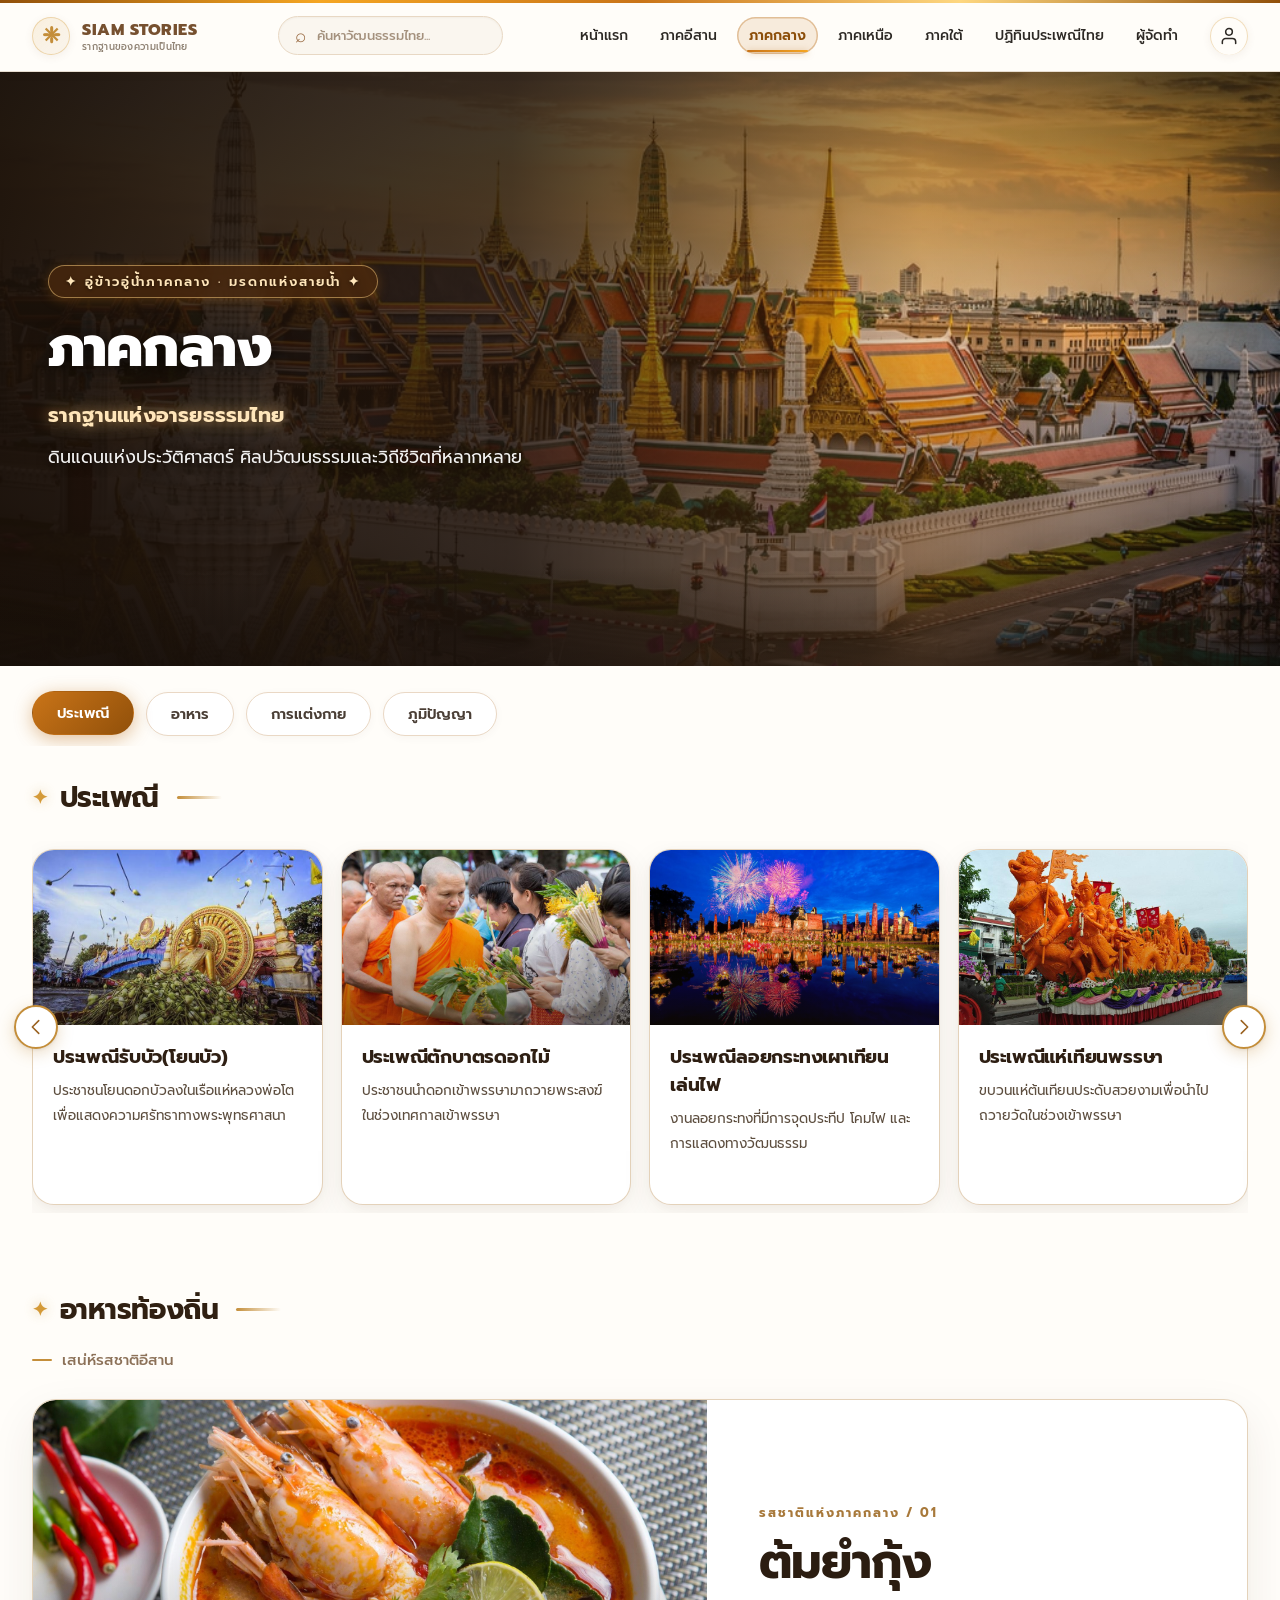
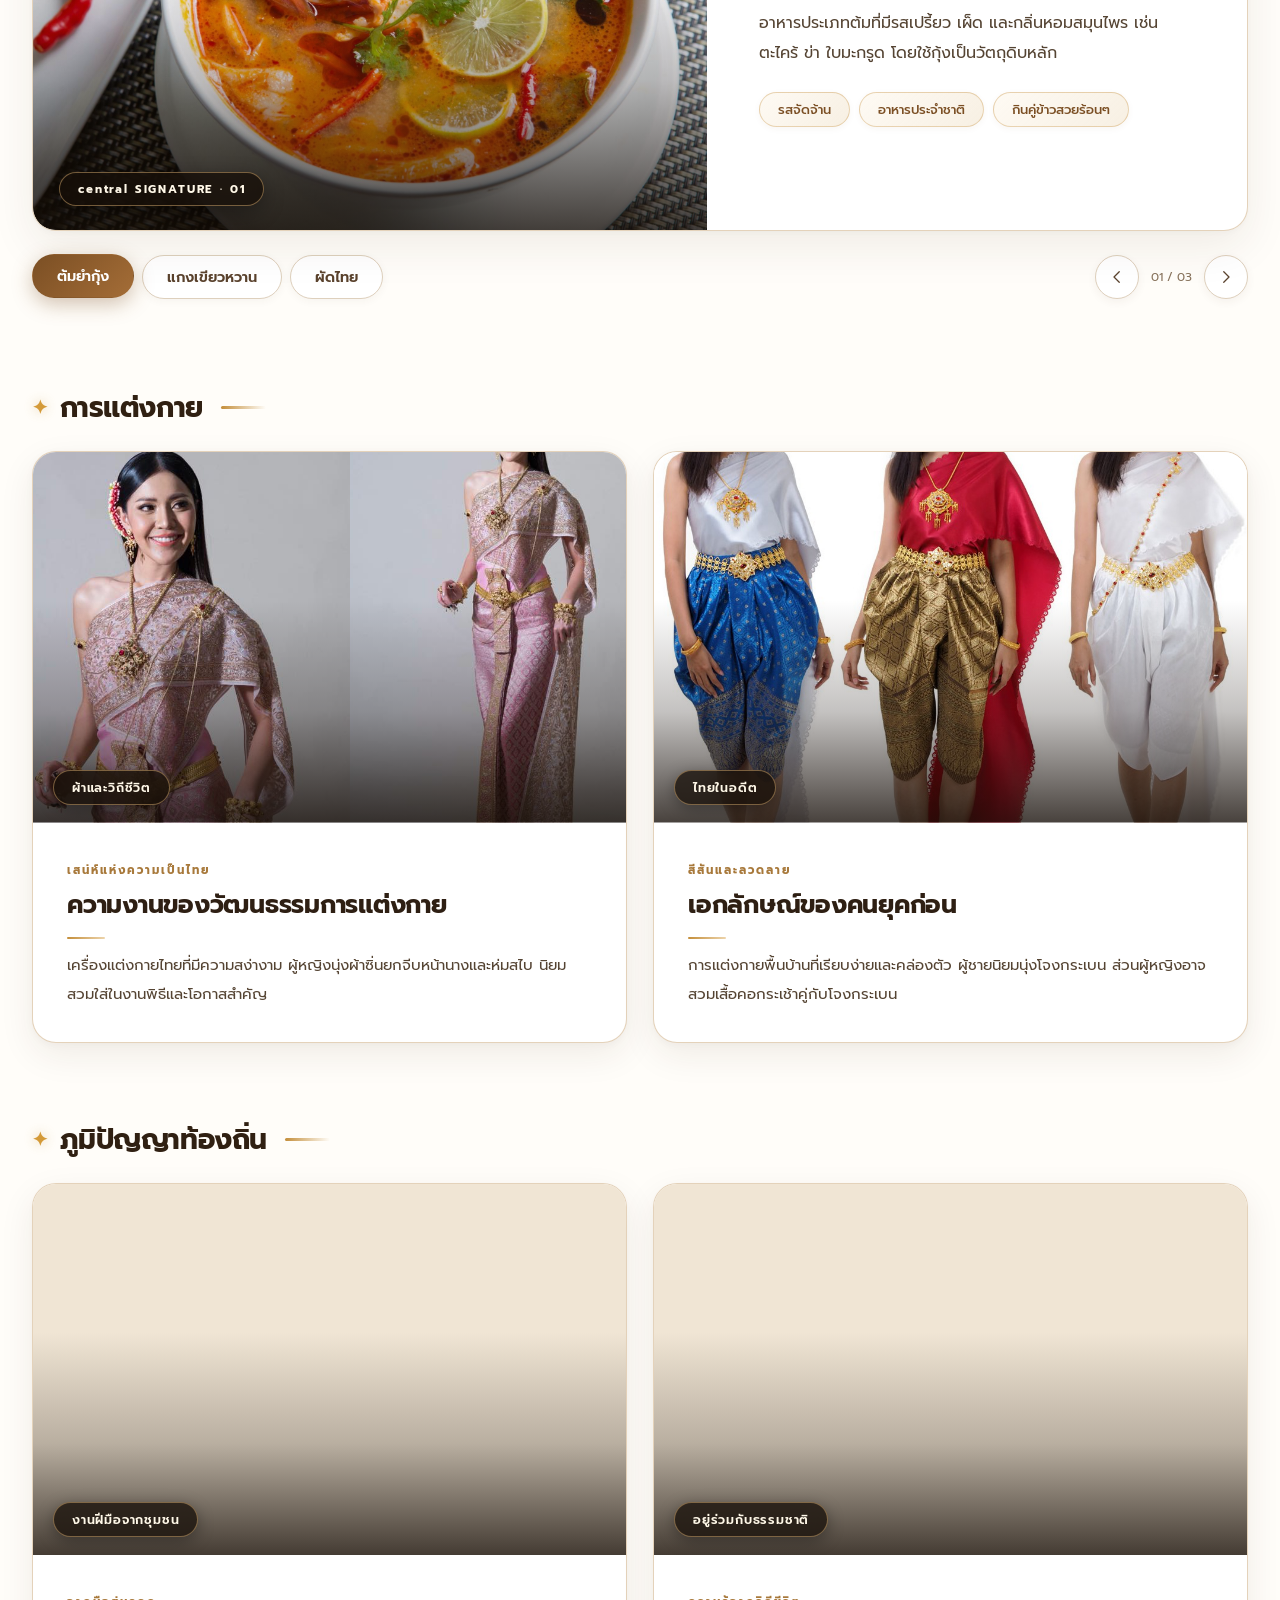
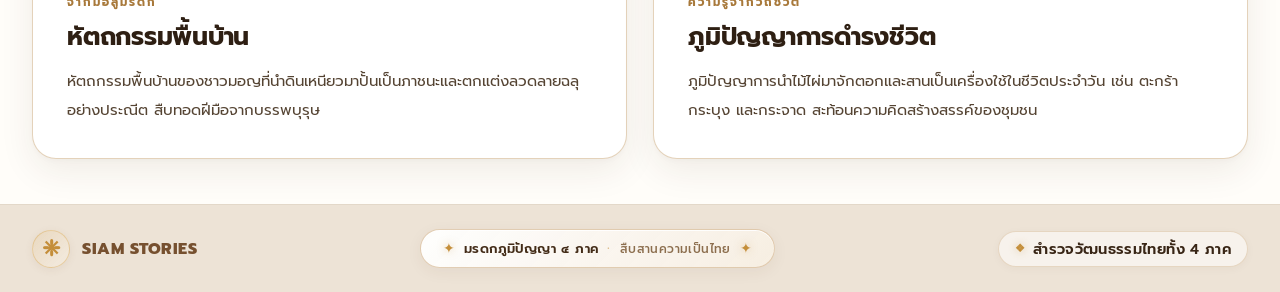
==== central.html @ ed2c6d70 "Upload all project files" ====
<!DOCTYPE html>
<html lang="th">
<head>
    <meta charset="utf-8">
    <meta name="viewport" content="width=device-width, initial-scale=1.0">
    <title>รากฐานของความเป็นไทย | ภาคกลาง</title>

    <!-- Google Fonts -->
    <link rel="preconnect" href="https://fonts.googleapis.com">
    <link rel="preconnect" href="https://fonts.gstatic.com" crossorigin>
    <link href="https://fonts.googleapis.com/css2?family=Kanit:ital,wght@0,300;0,400;0,500;0,600;0,700;1,400&family=Noto+Sans+Thai:wght@300;400;500;600;700&family=Prompt:ital,wght@0,300;0,400;0,500;0,600;0,700;0,800;1,400&display=swap" rel="stylesheet">

    <link rel="stylesheet" href="css/central.css">
    <link rel="stylesheet" href="css/style.css">
    <link rel="stylesheet" href="css/search.css">
    <link rel="stylesheet" href="css/user_session.css?v=2">
</head>
<body class="page-central">
    <main class="site">
        <!-- Navigation -->
        <nav class="nav">
            <a class="brand" href="index.html">
                <span class="brand-mark">❈</span>
                <span>
                    SIAM STORIES
                    <small>รากฐานของความเป็นไทย</small>
                </span>
            </a>
            <!-- ช่องค้นหาทั่วเว็บไซต์ -->
            <div class="site-search" id="siteSearch">
                <div class="search-box">
                    <span class="search-symbol" aria-hidden="true">⌕</span>
                    <input type="search" id="siteSearchInput"
                           placeholder="ค้นหาวัฒนธรรมไทย..."
                           aria-label="ค้นหาข้อมูลทั้งเว็บไซต์"
                           aria-controls="searchResults"
                           aria-expanded="false" autocomplete="off">
                </div>
                <div class="search-results" id="searchResults"
                     role="region" aria-label="ผลการค้นหา"></div>
            </div>
            <!-- Hamburger Button for Mobile -->
            <button type="button" class="nav-toggle" id="navToggle" aria-label="เปิดเมนูนำทาง" aria-expanded="false" aria-controls="mainMenu">
                <span class="hamburger-line"></span>
                <span class="hamburger-line"></span>
                <span class="hamburger-line"></span>
            </button>
            <div class="menu" id="mainMenu">
                <a href="index.html">หน้าแรก</a>
                <a href="isan.html">ภาคอีสาน</a>
                <a href="central.html" class="active" aria-current="page">ภาคกลาง</a>
                <a href="east.html">ภาคเหนือ</a>
                <a href="south.html">ภาคใต้</a>
                <a href="calendar.html">ปฏิทินประเพณีไทย</a>
                <a href="team.html">ผู้จัดทำ</a>
                <div class="nav-auth-wrapper">
                    <a href="admin/login.php" class="user-circle-btn" aria-label="บัญชีผู้ใช้งาน">
                        <svg class="user-icon-svg" viewBox="0 0 24 24" width="20" height="20" fill="none" stroke="currentColor" stroke-width="1.85" stroke-linecap="round" stroke-linejoin="round">
                            <path d="M20 21v-2a4 4 0 0 0-4-4H8a4 4 0 0 0-4 4v2"></path>
                            <circle cx="12" cy="7" r="4"></circle>
                        </svg>
                        <span class="user-red-tooltip">บัญชีผู้ใช้งาน</span>
                    </a>
                </div>
            </div>
        </nav>
        <!-- Hero -->
        <section class="hero central">
            <div class="hero-content">
                <span class="hero-eyebrow">✦ อู่ข้าวอู่น้ำภาคกลาง · มรดกแห่งสายน้ำ ✦</span>
                <h1>ภาคกลาง</h1>
                <p>
                    <strong>รากฐานแห่งอารยธรรมไทย</strong>
                    <br>
                     ดินแดนแห่งประวัติศาสตร์ ศิลปวัฒนธรรมและวิถีชีวิตที่หลากหลาย
                </p>
            </div>
        </section>
        <!-- หมวดหมู่ -->
        <div class="tabs">
            <a class="tab active" href="#tradition">ประเพณี</a>
            <a class="tab" href="#food">อาหาร</a>
            <a class="tab" href="#dress">การแต่งกาย</a>
            <a class="tab" href="#wisdom">ภูมิปัญญา</a>
        </div>
        <!-- ประเพณี -->
        <section class="content" id="tradition">
            <div class="section-title">
                <h2>ประเพณี</h2>
            </div>
            <div class="content-slider"
                 data-content-slider
                 role="region"
                 aria-label="สไลด์ประเพณี">
                <button class="slider-arrow slider-prev"
                        type="button"
                        aria-label="ประเพณีก่อนหน้า"
                        aria-controls="tradition-track">
                    <svg viewBox="0 0 24 24" fill="none" aria-hidden="true">
                        <path d="M15 5l-7 7 7 7"
                              stroke="currentColor"
                              stroke-width="1.7"
                              stroke-linecap="round"
                              stroke-linejoin="round"></path>
                    </svg>
                </button>
                <div class="slider-window">
                    <div class="cards slider-track"
                         id="tradition-track"
                         data-slider-ready="true">
                        <article class="card">
                            <div class="card-img"
                                 style="background-image: url('Img/central-img/ประเพณีรับบัว (โยนบัว).jpg');">
                            </div>
                            <div class="card-body">
                                <h3>ประเพณีรับบัว(โยนบัว)</h3>
                                <p>
                                    ประชาชนโยนดอกบัวลงในเรือแห่หลวงพ่อโต เพื่อแสดงความศรัทธาทางพระพุทธศาสนา
                                </p>
                            </div>
                        </article>
                        <article class="card">
                            <div class="card-img"
                                 style="background-image: url('Img/central-img/ประเพณีตักบาตรดอกไม้.jpg');">
                            </div>
                            <div class="card-body">
                                <h3>ประเพณีตักบาตรดอกไม้</h3>
                                <p>
                                    ประชาชนนำดอกเข้าพรรษามาถวายพระสงฆ์ในช่วงเทศกาลเข้าพรรษา
                                </p>
                            </div>
                        </article>
                        <article class="card">
                            <div class="card-img"
                                 style="background-image: url('Img/central-img/ประเพณีลอยกระทงเผาเทียนเล่นไฟ.jpg');">
                            </div>
                            <div class="card-body">
                                <h3>ประเพณีลอยกระทงเผาเทียนเล่นไฟ</h3>
                                <p>
                                    งานลอยกระทงที่มีการจุดประทีป โคมไฟ และการแสดงทางวัฒนธรรม
                                </p>
                            </div>
                        </article>
                         <article class="card">
                            <div class="card-img"
                                 style="background-image: url('Img/central-img/ประเพณีแห่เทียนพรรษา.jpg');">
                            </div>
                            <div class="card-body">
                                <h3>ประเพณีแห่เทียนพรรษา</h3>
                                <p>
                                    ขบวนแห่ต้นเทียนประดับสวยงามเพื่อนำไปถวายวัดในช่วงเข้าพรรษา
                                </p>
                            </div>
                        </article>
                         <article class="card">
                            <div class="card-img"
                                 style="background-image: url('Img/central-img/ประเพณีกวนข้าวทิพย์.jpg');">
                            </div>
                            <div class="card-body">
                                <h3>ประเพณีกวนข้าวทิพย์</h3>
                                <p>
                                    ประเพณีทางพระพุทธศาสนาที่ชาวบ้านร่วมกันกวนข้าวมธุปายาสเพื่อนำไปถวายพระสงฆ์ สะท้อนความสามัคคีและความศรัทธาของชุมชน
                                </p>
                            </div>
                        </article>
                        <article class="card">
                            <div class="card-img"
                                 style="background-image: url('Img/central-img/ประเพณีสงกรานต์พระประแดง.jpg');">
                            </div>
                            <div class="card-body">
                                <h3>ประเพณีสงกรานต์พระประแดง</h3>
                                <p>
                                    เทศกาลสงกรานต์ที่สืบทอดวัฒนธรรมชาวไทยเชื้อสายมอญ มีขบวนแห่และการละเล่นพื้นบ้าน
                                </p>
                            </div>
                        </article>
                        <article class="card">
                            <div class="card-img"
                                 style="background-image: url('Img/central-img/ประเพณีตักบาตรเทโว.jpg');">
                            </div>
                            <div class="card-body">
                                <h3>ประเพณีตักบาตรเทโว</h3>
                                <p>
                                    ทำบุญตักบาตรในช่วงออกพรรษา เพื่อระลึกถึงเหตุการณ์พระพุทธเจ้าเสด็จลงจากสวรรค์
                                </p>
                            </div>
                        </article>
                        <article class="card">
                            <div class="card-img"
                                 style="background-image: url('Img/central-img/ประเพณีแข่งเรือยาว.jpg');">
                            </div>
                            <div class="card-body">
                                <h3>ประเพณีแข่งเรือยาว</h3>
                                <p>
                                    การแข่งขันเรือพื้นบ้านหลังฤดูน้ำหลาก แสดงถึงความสามัคคีของชุมชน
                                </p>
                            </div>
                        </article>
                        <article class="card">
                            <div class="card-img"
                                 style="background-image: url('Img/central-img/ประเพณีแห่เจ้าพ่อเจ้าแม่ปากน้ำโพ.jpg');">
                            </div>
                            <div class="card-body">
                                <h3>ประเพณีแห่เจ้าพ่อเจ้าแม่ปากน้ำโพ</h3>
                                <p>
                                    เทศกาลสำคัญของชาวไทยเชื้อสายจีน มีขบวนแห่มังกร สิงโต และการแสดงศิลปวัฒนธรรม
                                </p>
                            </div>
                        </article>
                    </div>
                </div>
                <button class="slider-arrow slider-next"
                        type="button"
                        aria-label="ประเพณีถัดไป"
                        aria-controls="tradition-track">
                    <svg viewBox="0 0 24 24" fill="none" aria-hidden="true">
                        <path d="M9 5l7 7-7 7"
                              stroke="currentColor"
                              stroke-width="1.7"
                              stroke-linecap="round"
                              stroke-linejoin="round"></path>
                    </svg>
                </button>
            </div>
        </section>
        <!-- อาหาร -->
        <section class="content" id="food">
            <div class="section-title">
                <h2>อาหารท้องถิ่น</h2>
            </div>
            <p class="food-intro">
                เสน่ห์รสชาติอีสาน 
            </p>
            <div class="food-showcase"
                 role="region"
                 aria-roledescription="carousel"
                 aria-label="อาหารขึ้นชื่อภาคอีสาน">
                <div class="food-stage">
                    <div class="food-deck" id="food-deck">
                        <article class="food-slide"
                                 id="food-slide-0"
                                 role="group"
                                 aria-roledescription="slide"
                                 aria-label="1 จาก 3: ต้มยำกุ้ง">
                            <figure class="food-photo">
                                <img
                                    src="Img/central-img/ต้มยำกุ้ง.jpg"
                                    alt="ต้มยำกุ้ง"
                                    decoding="async">
                                <figcaption>central SIGNATURE · 01</figcaption>
                            </figure>
                            <div class="food-copy">
                                <span class="food-eyebrow">
                                    รสชาติแห่งภาคกลาง
                                     / 01
                                </span>
                                <h3>ต้มยำกุ้ง</h3>
                                <p>
                                    อาหารประเภทต้มที่มีรสเปรี้ยว เผ็ด และกลิ่นหอมสมุนไพร เช่น ตะไคร้ ข่า ใบมะกรูด โดยใช้กุ้งเป็นวัตถุดิบหลัก
                                </p>
                                <div class="food-tags">
                                    <span>รสจัดจ้าน</span>
                                    <span>อาหารประจำชาติ</span>
                                    <span>กินคู่ข้าวสวยร้อนๆ</span>
                                </div>
                            </div>
                        </article>
                        <article class="food-slide"
                                 id="food-slide-1"
                                 role="group"
                                 aria-roledescription="slide"
                                 aria-label="2 จาก 3: แกงเขียวหวาน"
                                 hidden inert>
                            <figure class="food-photo">
                                <img
                                    src="Img/central-img/แกงเขียวหวาน.jpg"
                                    alt="แกงเขียวหวาน"
                                    decoding="async">
                                <figcaption>centralSIGNATURE · 02</figcaption>
                            </figure>
                            <div class="food-copy">
                                <span class="food-eyebrow">
                                    รสชาติแห่งภาคกลาง / 02
                                </span>
                                <h3>แกงเขียวหวาน</h3>
                                <p>
                                    แกงกะทิที่มีรสหวานมันและเผ็ดหอมจากพริกแกงเขียวหวาน นิยมใส่เนื้อไก่ มะเขือ และใบโหระพา
                                </p>
                                <div class="food-tags">
                                    <span>กระทิหอมๆ</span>
                                    <span>รสชาติหวานมัน</span>
                                    <span>หอมเครื่องแกง</span>
                                </div>
                            </div>
                        </article>
                        <article class="food-slide"
                                 id="food-slide-2"
                                 role="group"
                                 aria-roledescription="slide"
                                 aria-label="3 จาก 3: ผัดไทย"
                                 hidden inert>
                            <figure class="food-photo">
                                <img
                                    src="Img/central-img/ผัดไทย.jpg"
                                    alt="ผัดไทย"
                                    decoding="async">
                                <figcaption>central SIGNATURE · 03</figcaption>
                            </figure>
                            <div class="food-copy">
                                <span class="food-eyebrow">
                                    รสชาติแห่งภาคกลาง / 03
                                </span>
                                <h3>ผัดไทย</h3>
                                <p>
                                    อาหารประเภทเส้นผัดที่มีรสเปรี้ยว หวาน และเค็มจากซอสมะขาม ใส่ไข่ เต้าหู้ ถั่วงอก และกุ้ง
                                </p>
                                <div class="food-tags">
                                    <span>เปรี้ยว</span>
                                    <span>หวาน</span>
                                    <span>เค็ม</span>
                                </div>
                            </div>
                        </article>
                    </div>
                </div>
                <div class="food-controls">
                    <div class="food-menu"
                         role="group"
                         aria-label="เลือกเมนูอาหาร">
                        <button class="food-choice" type="button"
                                data-food-index="0"
                                aria-controls="food-slide-0"
                                aria-pressed="true">ต้มยำกุ้ง</button>
                        <button class="food-choice" type="button"
                                data-food-index="1"
                                aria-controls="food-slide-1"
                                aria-pressed="false">แกงเขียวหวาน</button>
                        <button class="food-choice" type="button"
                                data-food-index="2"
                                aria-controls="food-slide-2"
                                aria-pressed="false">ผัดไทย</button>
                    </div>
                    <div class="food-arrows">
                        <button class="food-arrow" type="button"
                                data-food-prev
                                aria-label="อาหารก่อนหน้า"
                                aria-controls="food-deck">
                            <svg viewBox="0 0 24 24" fill="none"
                                 aria-hidden="true">
                                <path d="M15 5l-7 7 7 7"
                                      stroke="currentColor"
                                      stroke-width="1.7"
                                      stroke-linecap="round"
                                      stroke-linejoin="round"></path>
                            </svg>
                        </button>
                        <span class="food-counter" aria-hidden="true">
                            01 / 03
                        </span>
                        <button class="food-arrow" type="button"
                                data-food-next
                                aria-label="อาหารถัดไป"
                                aria-controls="food-deck">
                            <svg viewBox="0 0 24 24" fill="none"
                                 aria-hidden="true">
                                <path d="M9 5l7 7-7 7"
                                      stroke="currentColor"
                                      stroke-width="1.7"
                                      stroke-linecap="round"
                                      stroke-linejoin="round"></path>
                            </svg>
                        </button>
                    </div>
                </div>
                <p class="food-sr-only"
                   aria-live="polite"
                   aria-atomic="true"
                   data-food-status></p>
            </div>
           
        </section>
        <!-- การแต่งกาย -->
        <section class="content" id="dress">
            <div class="section-title">
                <h2>การแต่งกาย</h2>
            </div>
            <div class="detail-grid culture-grid">
                <article class="panel dress-card" data-culture-reveal>
                    <figure class="culture-photo">
                        <!-- รูปที่ 1: เปลี่ยน src เป็นรูปของคุณ -->
                        <img src="Img/central-img/ชุดไทยจักรี.jpg"
                             alt="การแต่งกายด้วยผ้าไหมและผ้าพื้นเมืองอีสาน"
                             loading="lazy"
                             decoding="async">
                        <span class="culture-label">ผ้าและวิถีชีวิต</span>
                    </figure>
                    <div class="culture-copy">
                        <span class="culture-kicker">เสน่ห์แห่งความเป็นไทย</span>
                        <h3>ความงานของวัฒนธรรมการแต่งกาย</h3>
                        <p>
                            เครื่องแต่งกายไทยที่มีความสง่างาม ผู้หญิงนุ่งผ้าซิ่นยกจีบหน้านางและห่มสไบ นิยมสวมใส่ในงานพิธีและโอกาสสำคัญ
                        </p>
                    </div>
                </article>
                <article class="panel dress-card" data-culture-reveal>
                    <figure class="culture-photo">
                        <!-- รูปที่ 2: เปลี่ยน src เป็นรูปของคุณ -->
                        <img src="Img/central-img/ชุดพื้นบ้านโจงกระเบน.jpg"
                             alt="รายละเอียดลวดลายผ้าทอพื้นเมืองอีสาน"
                             loading="lazy"
                             decoding="async">
                        <span class="culture-label">ไทยในอดีต</span>
                    </figure>
                    <div class="culture-copy">
                        <span class="culture-kicker">สีสันและลวดลาย</span>
                        <h3>เอกลักษณ์ของคนยุคก่อน</h3>
                        <p>
                            การแต่งกายพื้นบ้านที่เรียบง่ายและคล่องตัว ผู้ชายนิยมนุ่งโจงกระเบน ส่วนผู้หญิงอาจสวมเสื้อคอกระเช้าคู่กับโจงกระเบน
                        </p>
                    </div>
                </article>
            </div>
        </section>
        <!-- ภูมิปัญญา -->
        <section class="content" id="wisdom">
            <div class="section-title">
                <h2>ภูมิปัญญาท้องถิ่น</h2>
            </div>
            <div class="detail-grid culture-grid">
                <article class="panel wisdom-card" data-culture-reveal>
                    <figure class="culture-photo">
                        <!-- รูปที่ 3: เปลี่ยน src เป็นรูปของคุณ -->
                        <img src="Img/central-img/เครื่องปั้นดินเผาเกาะเกร็ด.jpg"
                             alt="งานหัตถกรรมในชุใชนเกาะเกร็ด"
                             loading="lazy"
                             decoding="async">
                        <span class="culture-label">งานฝีมือจากชุมชน</span>
                    </figure>
                    <div class="culture-copy">
                        <span class="culture-kicker">จากมือสู่มรดก</span>
                        <h3>หัตถกรรมพื้นบ้าน</h3>
                        <p>
                            หัตถกรรมพื้นบ้านของชาวมอญที่นำดินเหนียวมาปั้นเป็นภาชนะและตกแต่งลวดลายฉลุอย่างประณีต สืบทอดฝีมือจากบรรพบุรุษ
                        </p>
                    </div>
                </article>
                <article class="panel wisdom-card" data-culture-reveal>
                    <figure class="culture-photo">
                        <!-- รูปที่ 4: เปลี่ยน src เป็นรูปของคุณ -->
                        <img src="Img/central-img/การจักสานไม้ไผ่.jpg"
                             alt="ภูมิปัญญาและการดำรงชีวิตของชุมชนภาคกลาง"
                             loading="lazy"
                             decoding="async">
                        <span class="culture-label">อยู่ร่วมกับธรรมชาติ</span>
                    </figure>
                    <div class="culture-copy">
                        <span class="culture-kicker">ความรู้จากวิถีชีวิต</span>
                        <h3>ภูมิปัญญาการดำรงชีวิต</h3>
                        <p>
                            ภูมิปัญญาการนำไม้ไผ่มาจักตอกและสานเป็นเครื่องใช้ในชีวิตประจำวัน เช่น ตะกร้า กระบุง และกระจาด สะท้อนความคิดสร้างสรรค์ของชุมชน
                        </p>
                    </div>
                </article>
            </div>
        </section>
        <!-- Footer -->
        <footer class="footer">
            <div class="brand">
                <span class="brand-mark">❈</span>
                SIAM STORIES
            </div>
            <div class="footer-emblem" aria-label="มรดกภูมิปัญญาไทย 4 ภาค">
                <span class="emblem-sparkle">✦</span>
                <span class="emblem-title">มรดกภูมิปัญญา ๔ ภาค</span>
                <span class="emblem-dot">·</span>
                <span class="emblem-subtitle">สืบสานความเป็นไทย</span>
                <span class="emblem-sparkle">✦</span>
            </div>
            <span class="footer-motto">สำรวจวัฒนธรรมไทยทั้ง 4 ภาค</span>
        </footer>
    </main>
   
    <!-- Back to Top Button -->
    <button type="button" id="backToTop" class="back-to-top" aria-label="กลับสู่ด้านบน" title="กลับสู่ด้านบน">
        <svg viewBox="0 0 24 24" fill="none" stroke="currentColor" stroke-width="2.6" stroke-linecap="round" stroke-linejoin="round" class="back-to-top-icon">
            <path d="M6 15l6-6 6 6"/>
        </svg>
    </button>

    <!-- JavaScript -->
    <script src="js/user_session.js?v=2"></script>
    <script src="js/page_transition.js"></script>
    <script src="js/jsvaindex.js"></script>
    <script src="js/styleIsan.js?v=2"></script>
    <script src="js/db_region.js?v=2"></script>
</body>
</html>
---- css/central.css ----
.content .content-slider {
            position: relative;
            min-width: 0;
        }

        .content .slider-window {
            overflow: hidden;
            padding-block: 8px;
        }

        .content .slider-track {
            display: flex;
            flex-wrap: nowrap;
            justify-content: flex-start;
            align-items: stretch;
            gap: 18px;
            width: 100%;
            margin: 0;
            padding: 0;
        }

        .content .slider-track > * {
            min-width: 0;
            box-sizing: border-box;
        }

        #tradition .slider-track > .card {
            flex: 0 0 calc((100% - 54px) / 4);
        }

        .content .slider-arrow {
            position: absolute;
            top: 50%;
            z-index: 5;
            display: grid;
            place-items: center;
            width: 44px;
            height: 44px;
            padding: 0;
            border: 2px solid #c48e3a;
            border-radius: 50%;
            background: #ffffff;
            color: #9a6220;
            box-shadow: 0 4px 16px rgba(184, 126, 43, 0.28), 0 1px 3px rgba(0, 0, 0, 0.08);
            cursor: pointer;
            transform: translateY(-50%);
            transition: all 0.28s cubic-bezier(0.25, 1, 0.5, 1);
        }

        .content .slider-arrow:hover {
            background: linear-gradient(135deg, #d49a38 0%, #9a6220 100%);
            color: #ffffff;
            border-color: #ffd88a;
            box-shadow: 0 8px 24px rgba(184, 126, 43, 0.46), 0 2px 8px rgba(0, 0, 0, 0.12);
            transform: translateY(-50%) scale(1.12);
        }

        .content .slider-arrow:active {
            transform: translateY(-50%) scale(0.96);
        }

        .content .slider-arrow:focus-visible {
            outline: 3px solid #d49a38;
            outline-offset: 3px;
        }

        .content .slider-prev {
            left: -18px;
        }

        .content .slider-next {
            right: -18px;
        }

        .content .slider-arrow svg {
            width: 22px;
            height: 22px;
            pointer-events: none;
            stroke-width: 2.8;
            transition: transform 0.2s ease;
        }

        .content .slider-prev:hover svg {
            transform: translateX(-2px);
        }

        .content .slider-next:hover svg {
            transform: translateX(2px);
        }

        @media (max-width: 900px) {
            #tradition .slider-track > .card {
                flex-basis: calc((100% - 18px) / 2);
            }
        }

        @media (max-width: 560px) {
            #tradition .slider-track > .card {
                flex-basis: 100%;
            }

            .content .slider-prev {
                left: -8px;
            }

            .content .slider-next {
                right: -8px;
            }
        }

        /* ========================================
           อาหาร: พลิกการ์ด 3D
        ======================================== */

        #food .food-intro {
            color: #8c7158;
            margin: -4px 0 28px;
            font-family: 'Prompt', sans-serif;
            font-size: 15px;
            font-weight: 500;
            display: flex;
            align-items: center;
            gap: 10px;
        }

        #food .food-intro::before {
            content: "";
            display: inline-block;
            width: 20px;
            height: 2px;
            background: #c48e3a;
            border-radius: 2px;
        }

        #food .food-stage {
            perspective: 1600px;
            position: relative;
        }

        #food .food-deck {
            display: grid;
            transform-style: preserve-3d;
        }

        #food .food-slide {
            grid-area: 1 / 1;
            min-width: 0;
            display: grid;
            grid-template-columns: 1.25fr 1fr;
            background: #ffffff;
            border: 1.5px solid rgba(214, 186, 150, 0.65);
            border-radius: 24px;
            box-shadow: 0 16px 45px rgba(65, 40, 18, 0.08), 0 2px 10px rgba(65, 40, 18, 0.03);
            overflow: hidden;
            backface-visibility: hidden;
            -webkit-backface-visibility: hidden;
            transition: transform 0.45s cubic-bezier(0.25, 1, 0.5, 1),
                        box-shadow 0.45s cubic-bezier(0.25, 1, 0.5, 1),
                        border-color 0.35s ease;
        }

        #food .food-slide:hover {
            transform: translateY(-6px);
            border-color: #c48e3a;
            box-shadow: 0 28px 65px rgba(75, 45, 20, 0.15), 0 4px 16px rgba(75, 45, 20, 0.05);
        }

        #food .food-slide[hidden] {
            display: none;
        }

        #food .food-photo {
            margin: 0;
            min-height: 430px;
            position: relative;
            overflow: hidden;
            border-radius: 22.5px 0 0 22.5px;
            background: #f0e5d4;
        }

        #food .food-photo img {
            display: block;
            width: 100%;
            height: 100%;
            position: absolute;
            inset: 0;
            object-fit: cover;
            transition: transform 0.85s cubic-bezier(.2, .8, .2, 1), filter 0.85s ease;
        }

        #food .food-slide:hover .food-photo img {
            transform: scale(1.08);
            filter: brightness(1.03) contrast(1.02);
        }

        /* แสงสะท้อนวิ่งผ่านกรอบรูปภาพอาหาร */
        #food .food-photo::before {
            content: "";
            position: absolute;
            top: 0;
            left: -130%;
            width: 65%;
            height: 100%;
            background: linear-gradient(
                90deg,
                transparent,
                rgba(255, 255, 255, 0.45),
                transparent
            );
            transform: skewX(-25deg);
            z-index: 2;
            pointer-events: none;
            transition: none;
        }

        #food .food-slide:hover .food-photo::before {
            left: 210%;
            transition: left 0.9s cubic-bezier(0.25, 1, 0.5, 1);
        }

        #food .food-photo::after {
            content: "";
            position: absolute;
            inset: 0;
            background: linear-gradient(
                0deg,
                rgba(20, 13, 7, 0.78) 0%,
                rgba(20, 13, 7, 0.25) 35%,
                transparent 65%
            );
            pointer-events: none;
            z-index: 1;
        }

        #food .food-photo figcaption {
            position: absolute;
            bottom: 24px;
            left: 26px;
            color: #fff8e8;
            letter-spacing: .16em;
            font-size: 11.5px;
            font-weight: 700;
            font-family: 'Prompt', sans-serif;
            z-index: 3;
            background: rgba(22, 14, 7, 0.75);
            backdrop-filter: blur(14px);
            -webkit-backdrop-filter: blur(14px);
            border: 1.5px solid rgba(230, 185, 120, 0.45);
            border-radius: 999px;
            padding: 7px 18px;
            box-shadow: 0 6px 20px rgba(0, 0, 0, 0.35);
            transition: all 0.35s ease;
        }

        #food .food-slide:hover .food-photo figcaption {
            transform: translateY(-2px);
            background: rgba(124, 79, 36, 0.92);
            border-color: rgba(255, 215, 140, 0.85);
            box-shadow: 0 6px 22px rgba(124, 79, 36, 0.5);
        }

        #food .food-copy {
            display: flex;
            flex-direction: column;
            justify-content: center;
            padding: clamp(28px, 4vw, 54px);
            color: #4a3a2b;
        }

        #food .food-eyebrow {
            display: inline-flex;
            align-items: center;
            gap: 6px;
            font-size: 12.5px;
            letter-spacing: .16em;
            font-weight: 700;
            color: #a8793b;
            font-family: 'Prompt', sans-serif;
            text-transform: uppercase;
        }

        #food .food-copy h3 {
            font-size: clamp(34px, 4vw, 48px);
            line-height: 1.25;
            margin: 10px 0 16px;
            color: #2b1d11;
            font-family: 'Prompt', 'Kanit', sans-serif;
            font-weight: 700;
            letter-spacing: -0.02em;
        }

        #food .food-copy p {
            margin: 0;
            font-size: 16px;
            line-height: 1.9;
            color: #554433;
            font-family: 'Prompt', 'Noto Sans Thai', sans-serif;
        }

        #food .food-tags {
            display: flex;
            flex-wrap: wrap;
            gap: 9px;
            margin-top: 24px;
        }

        #food .food-tags span {
            border: 1px solid rgba(196, 142, 58, 0.35);
            border-radius: 999px;
            padding: 7px 18px;
            background: linear-gradient(135deg, rgba(254, 250, 243, 0.95), rgba(246, 237, 222, 0.85));
            color: #7b4f24;
            font-family: 'Prompt', sans-serif;
            font-size: 13px;
            font-weight: 500;
            box-shadow: 0 2px 6px rgba(118, 80, 47, 0.05);
            transition: all 0.3s cubic-bezier(0.25, 1, 0.5, 1);
        }

        #food .food-tags span:hover {
            background: #7b4f24;
            border-color: #7b4f24;
            color: #ffffff;
            transform: translateY(-2px);
            box-shadow: 0 6px 14px rgba(123, 79, 36, 0.25);
        }

        #food .food-controls {
            display: flex;
            align-items: center;
            justify-content: space-between;
            gap: 16px;
            margin: 24px 0 12px;
        }

        #food .food-menu {
            display: flex;
            flex-wrap: wrap;
            gap: 8px;
        }

        #food button {
            font: inherit;
            cursor: pointer;
        }

        #food .food-choice {
            padding: 10px 24px;
            border-radius: 999px;
            border: 1.5px solid #ded0bd;
            background: #ffffff;
            color: #5a422d;
            font-family: 'Prompt', sans-serif;
            font-size: 14.5px;
            font-weight: 600;
            box-shadow: 0 2px 8px rgba(80, 55, 35, 0.05);
            transition: all 0.3s cubic-bezier(0.25, 1, 0.5, 1);
        }

        #food .food-choice:hover {
            transform: translateY(-2px);
            border-color: #b87e2b;
            color: #3b2818;
            box-shadow: 0 6px 18px rgba(118, 80, 47, 0.16);
        }

        #food .food-choice[aria-pressed="true"] {
            background: linear-gradient(135deg, #7b4f24, #a46d37);
            color: #ffffff;
            border-color: transparent;
            box-shadow: 0 6px 20px rgba(123, 79, 36, 0.35);
            transform: translateY(-1px);
        }

        #food .food-arrows {
            display: flex;
            align-items: center;
            gap: 12px;
            flex-shrink: 0;
        }

        #food .food-arrow {
            display: grid;
            place-items: center;
            width: 44px;
            height: 44px;
            padding: 0;
            background: #ffffff;
            border: 1.5px solid #ded0bd;
            border-radius: 50%;
            color: #5a422d;
            box-shadow: 0 3px 10px rgba(80, 55, 35, 0.06);
            transition: all 0.3s cubic-bezier(0.25, 1, 0.5, 1);
        }

        #food .food-arrow:hover {
            background: #fffdf9;
            border-color: #b87e2b;
            color: #7b4f24;
            transform: scale(1.1);
            box-shadow: 0 8px 20px rgba(123, 79, 36, 0.22);
        }

        #food .food-arrow svg {
            width: 18px;
            height: 18px;
        }

        #food button:focus-visible {
            outline: 2px solid #95734e;
            outline-offset: 4px;
        }

        #food .food-counter {
            font-size: 12px;
            color: #88735c;
            min-width: 40px;
            text-align: center;
        }

        #food .food-credit {
            font-size: 11px;
            color: #88735c;
            line-height: 1.7;
        }

        #food .food-credit a {
            color: inherit;
        }

        #food .food-sr-only {
            position: absolute;
            width: 1px;
            height: 1px;
            padding: 0;
            margin: -1px;
            overflow: hidden;
            clip-path: inset(50%);
            white-space: nowrap;
        }

        @media (max-width: 700px) {
            #food .food-slide {
                grid-template-columns: 1fr;
            }

            #food .food-photo {
                min-height: 270px;
                border-radius: 23px 23px 0 0;
            }

            #food .food-copy {
                padding: 26px;
            }

            #food .food-controls {
                flex-wrap: wrap;
            }

            #food .food-choice {
                padding: 9px 16px;
            }
        }

        /* ========================================
           การแต่งกายและภูมิปัญญา: รูปภาพ
        ======================================== */

        :is(#dress, #wisdom) .culture-grid {
            display: grid;
            grid-template-columns: repeat(2, minmax(0, 1fr));
            gap: 26px;
        }

        :is(#dress, #wisdom) .culture-grid > .panel {
            min-width: 0;
            padding: 0;
            overflow: hidden;
            border: 1.5px solid rgba(214, 186, 150, 0.65);
            border-radius: 24px;
            background: #ffffff;
            box-shadow: 0 12px 35px rgba(65, 40, 18, 0.08), 0 2px 8px rgba(65, 40, 18, 0.03);
            box-sizing: border-box;
            transition: transform 0.45s cubic-bezier(0.25, 1, 0.5, 1),
                        box-shadow 0.45s cubic-bezier(0.25, 1, 0.5, 1),
                        border-color 0.35s ease;
            position: relative;
        }

        :is(#dress, #wisdom) .culture-grid > .panel:hover {
            transform: translateY(-8px);
            border-color: #c48e3a;
            box-shadow: 0 26px 55px rgba(75, 45, 20, 0.16), 0 4px 16px rgba(75, 45, 20, 0.06);
        }

        :is(#dress, #wisdom) .culture-photo {
            position: relative;
            aspect-ratio: 16 / 10;
            margin: 0;
            overflow: hidden;
            isolation: isolate;
            background: #f0e5d4;
        }

        :is(#dress, #wisdom) .culture-photo img {
            display: block;
            width: 100%;
            height: 100%;
            object-fit: cover;
            transition: transform 0.85s cubic-bezier(.2, .8, .2, 1), filter 0.85s ease;
        }

        :is(#dress, #wisdom) .culture-grid > .panel:hover .culture-photo img {
            transform: scale(1.08);
            filter: brightness(1.03) contrast(1.02);
        }

        /* แสงสะท้อนวิ่งผ่านรูปภาพการแต่งกายและภูมิปัญญา */
        :is(#dress, #wisdom) .culture-photo::before {
            content: "";
            position: absolute;
            top: 0;
            left: -130%;
            width: 65%;
            height: 100%;
            background: linear-gradient(
                90deg,
                transparent,
                rgba(255, 255, 255, 0.45),
                transparent
            );
            transform: skewX(-25deg);
            z-index: 3;
            pointer-events: none;
            transition: none;
        }

        :is(#dress, #wisdom) .culture-grid > .panel:hover .culture-photo::before {
            left: 210%;
            transition: left 0.9s cubic-bezier(0.25, 1, 0.5, 1);
        }

        :is(#dress, #wisdom) .culture-photo::after {
            content: "";
            position: absolute;
            inset: 0;
            z-index: 1;
            pointer-events: none;
            background: linear-gradient(
                180deg,
                transparent 40%,
                rgba(20, 12, 6, 0.25) 70%,
                rgba(20, 12, 6, 0.78) 100%
            );
        }

        :is(#dress, #wisdom) .culture-label {
            position: absolute;
            bottom: 18px;
            left: 20px;
            z-index: 2;
            max-width: calc(100% - 40px);
            color: #fff8e8;
            font-family: 'Prompt', sans-serif;
            font-size: 12.5px;
            font-weight: 600;
            letter-spacing: 0.8px;
            background: rgba(22, 14, 7, 0.75);
            backdrop-filter: blur(14px);
            -webkit-backdrop-filter: blur(14px);
            border: 1.5px solid rgba(230, 185, 120, 0.45);
            border-radius: 999px;
            padding: 7px 18px;
            box-shadow: 0 4px 16px rgba(0, 0, 0, 0.35);
            transition: all 0.35s ease;
        }

        :is(#dress, #wisdom) .culture-grid > .panel:hover .culture-label {
            transform: translateY(-2px);
            background: rgba(124, 79, 36, 0.92);
            border-color: rgba(255, 220, 150, 0.85);
            box-shadow: 0 6px 20px rgba(124, 79, 36, 0.5);
        }

        :is(#dress, #wisdom) .culture-copy {
            padding: clamp(24px, 3.5vw, 34px);
        }

        :is(#dress, #wisdom) .culture-kicker {
            display: inline-flex;
            align-items: center;
            gap: 6px;
            margin-bottom: 8px;
            color: #a8793b;
            font-family: 'Prompt', sans-serif;
            font-size: 11.5px;
            font-weight: 700;
            letter-spacing: 2px;
            text-transform: uppercase;
        }

        :is(#dress, #wisdom) .culture-copy h3 {
            margin: 0 0 12px;
            color: #2e1f13;
            font-family: 'Prompt', 'Kanit', sans-serif;
            font-weight: 700;
            font-size: clamp(21px, 2vw, 25px);
            line-height: 1.45;
            letter-spacing: -0.01em;
            transition: color 0.3s ease;
        }

        :is(#dress, #wisdom) .culture-grid > .panel:hover .culture-copy h3 {
            color: #925827;
        }

        :is(#dress, #wisdom) .culture-copy p {
            margin: 0;
            color: #554433;
            font-family: 'Prompt', 'Noto Sans Thai', sans-serif;
            font-size: 15px;
            line-height: 1.9;
        }

        /* การแต่งกาย: เส้นใต้ขยายและเอฟเฟกต์ */
        #dress .culture-copy h3::after {
            content: "";
            display: block;
            width: 38px;
            height: 2.5px;
            margin-top: 14px;
            background: linear-gradient(90deg, #c48e3a, #edd4ab);
            border-radius: 999px;
            transition: width 0.45s cubic-bezier(.25, 1, .5, 1);
        }

        #dress .dress-card:hover .culture-copy h3::after {
            width: 76px;
        }

        #dress .dress-card .culture-photo {
            clip-path: inset(0);
            transition: clip-path 1100ms cubic-bezier(.16, 1, .3, 1);
        }

        #dress .dress-card .culture-copy {
            opacity: 1;
            transform: translateY(0);
            transition:
                opacity 750ms,
                transform 750ms cubic-bezier(.16, 1, .3, 1);
        }

        #dress .dress-card.culture-pending .culture-photo {
            clip-path: inset(0 100% 0 0);
        }

        #dress .dress-card.culture-pending .culture-copy {
            opacity: 0;
            transform: translateY(18px);
        }

        /* ภูมิปัญญา: ลอยขึ้น + ภาพเคลื่อน */
        #wisdom .wisdom-card {
            opacity: 1;
            transform: translateY(0) scale(1);
            filter: blur(0);
            transition:
                opacity 800ms,
                transform 900ms cubic-bezier(.16, 1, .3, 1),
                filter 800ms,
                box-shadow 450ms,
                border-color 450ms;
        }

        #wisdom .wisdom-card.culture-pending {
            opacity: 0;
            transform: translateY(42px) scale(.97);
            filter: blur(4px);
        }

        #wisdom .wisdom-card .culture-photo img {
            transform: scale(1.08) translateX(-1%);
            transition: transform 1400ms cubic-bezier(.16, 1, .3, 1);
        }

        #wisdom .wisdom-card .culture-label {
            transform: translateY(0);
            transition: transform 500ms;
        }

        @media (hover: hover) and (pointer: fine) {
            #dress .dress-card:hover {
                border-color: #c7a575;
                box-shadow: 0 16px 38px rgb(91 64 30 / 12%);
            }

            #dress .dress-card:hover .culture-photo img {
                transform: scale(1.075);
            }

            #dress .dress-card:hover .culture-copy h3::after {
                width: 90px;
            }

            #wisdom .wisdom-card:not(.culture-pending):hover {
                transform: translateY(-8px);
                border-color: #c7b294;
                box-shadow: 0 24px 44px -18px rgb(91 64 30 / 30%);
            }

            #wisdom .wisdom-card:hover .culture-photo img {
                transform: scale(1.08) translateX(1%);
            }

            #wisdom .wisdom-card:hover .culture-label {
                transform: translateY(-4px);
            }
        }

        :is(#dress, #wisdom) .culture-photo.image-missing::before {
            content: attr(data-fallback);
            position: absolute;
            inset: 20px;
            display: grid;
            place-items: center;
            color: #786448;
            font-size: 14px;
            text-align: center;
        }

        @media (max-width: 700px) {
            :is(#dress, #wisdom) .culture-grid {
                grid-template-columns: 1fr;
                gap: 20px;
            }

            :is(#dress, #wisdom) .culture-photo {
                aspect-ratio: 4 / 3;
            }
        }

        @media (prefers-reduced-motion: reduce) {
            #food *,
            #food *::after,
            :is(#dress, #wisdom) .culture-grid *,
            :is(#dress, #wisdom) .culture-grid *::after {
                transition: none !important;
                animation: none !important;
            }

            #food .food-photo:hover img {
                transform: none;
            }

            #dress .dress-card.culture-pending .culture-photo {
                clip-path: inset(0);
            }

            #dress .dress-card.culture-pending .culture-copy,
            #wisdom .wisdom-card.culture-pending {
                opacity: 1;
                transform: none;
                filter: none;
            }

            :is(#dress, #wisdom) .culture-photo img,
            #wisdom .wisdom-card:not(.culture-pending):hover,
            #wisdom .wisdom-card:hover .culture-label {
                transform: none;
            }
        }
---- css/style.css ----
@import url('https://fonts.googleapis.com/css2?family=Kanit:ital,wght@0,300;0,400;0,500;0,600;0,700;1,400&family=Noto+Sans+Thai:wght@300;400;500;600;700&family=Prompt:ital,wght@0,300;0,400;0,500;0,600;0,700;0,800;1,400&display=swap');

:root {
    --brown: #76502f;
    --brown2: #9b6a3d;
    --cream: #f7f0e6;
    --paper: #fffdf9;
    --ink: #2d2925;
    --muted: #756f68;
    --gold: #d49a38;
    --blue: #1769a8;
    --teal: #159b93;
    --green: #2c9b83;
    --line: #e3d8c9;
    --shadow: 0 10px 28px rgba(80, 55, 35, .12)
}

* {
    box-sizing: border-box
}

html {
    scroll-behavior: smooth;
}

/* Page Transitions */
@view-transition {
    navigation: auto;
}

@keyframes pageFadeIn {
    0% {
        opacity: 0;
    }
    100% {
        opacity: 1;
    }
}

body {
    margin: 0;
    background: var(--paper);
    color: var(--ink);
    font-family: 'Prompt', 'Noto Sans Thai', -apple-system, BlinkMacSystemFont, sans-serif;
    overflow-x: clip;
    -webkit-font-smoothing: antialiased;
    -moz-osx-font-smoothing: grayscale;
}

h1, h2, h3, h4, h5, h6 {
    font-family: 'Prompt', 'Kanit', sans-serif;
    font-weight: 600;
    letter-spacing: -0.01em;
}

a {
    text-decoration: none;
    color: inherit;
}

.site {
    width: 100%;
    max-width: 100%;
    margin: 0;
    background: var(--paper);
    min-height: 100vh;
    box-shadow: none;
    overflow-x: clip;
    animation: pageFadeIn 0.35s ease-out;
}

body.page-fading-out .site {
    opacity: 0;
    transform: translateY(-8px);
    transition: opacity 0.24s cubic-bezier(0.4, 0, 0.2, 1),
                transform 0.24s cubic-bezier(0.4, 0, 0.2, 1);
}

.nav {
    height: 72px;
    display: flex;
    align-items: center;
    justify-content: space-between;
    padding: 0 max(32px, calc((100% - 1380px) / 2));
    border-bottom: 1px solid rgba(227, 216, 201, 0.85);
    background: rgba(255, 253, 249, 0.98);
    backdrop-filter: blur(14px);
    -webkit-backdrop-filter: blur(14px);
    position: sticky !important;
    top: 0 !important;
    z-index: 1000 !important;
    box-shadow: 0 2px 10px rgba(80, 55, 35, 0.04);
    transition: background-color 0.3s cubic-bezier(0.25, 1, 0.5, 1),
                box-shadow 0.3s cubic-bezier(0.25, 1, 0.5, 1),
                border-color 0.3s cubic-bezier(0.25, 1, 0.5, 1);
}

.nav.is-scrolled {
    background: rgba(255, 253, 249, 0.94) !important;
    backdrop-filter: blur(18px) !important;
    -webkit-backdrop-filter: blur(18px) !important;
    border-bottom: 1px solid rgba(212, 154, 56, 0.35) !important;
    box-shadow: 0 8px 28px rgba(80, 55, 35, 0.12), 0 2px 6px rgba(0, 0, 0, 0.04) !important;
}

/* Golden Hairline Accent at Top of Nav */
.nav::before {
    content: '';
    position: absolute;
    top: 0;
    left: 0;
    right: 0;
    height: 2.5px;
    background: linear-gradient(90deg, #c48e3a 0%, #f7e0a4 25%, #d49a38 50%, #f7e0a4 75%, #c48e3a 100%);
    background-size: 200% 100%;
    animation: navGoldFlow 7s linear infinite;
    z-index: 10;
}

@keyframes navGoldFlow {
    0% { background-position: 100% 0; }
    100% { background-position: -100% 0; }
}

/* Brand Logo */
.brand {
    display: inline-flex;
    align-items: center;
    gap: 12px;
    font-weight: 800;
    letter-spacing: .5px;
    color: var(--brown);
    text-decoration: none;
    cursor: pointer;
    transition: color 0.35s cubic-bezier(0.25, 1, 0.5, 1),
                transform 0.35s cubic-bezier(0.25, 1, 0.5, 1);
}

.brand-mark {
    display: inline-flex;
    align-items: center;
    justify-content: center;
    width: 38px;
    height: 38px;
    border-radius: 50%;
    font-size: 22px;
    line-height: 1;
    color: #c48e3a;
    background: linear-gradient(135deg, rgba(212, 154, 56, 0.14), rgba(247, 240, 230, 0.65));
    border: 1.5px solid rgba(212, 154, 56, 0.35);
    box-shadow: 0 2px 8px rgba(118, 80, 47, 0.08);
    transform-origin: center;
    transition: transform 0.45s cubic-bezier(0.34, 1.56, 0.64, 1),
                color 0.35s cubic-bezier(0.25, 1, 0.5, 1),
                background 0.35s cubic-bezier(0.25, 1, 0.5, 1),
                border-color 0.35s cubic-bezier(0.25, 1, 0.5, 1),
                box-shadow 0.35s cubic-bezier(0.25, 1, 0.5, 1);
    flex-shrink: 0;
}

.brand small {
    display: block;
    font-size: 9.5px;
    font-weight: 500;
    color: #8e8172;
    margin-top: -2px;
    letter-spacing: 0.3px;
    transition: color 0.35s cubic-bezier(0.25, 1, 0.5, 1),
                letter-spacing 0.35s cubic-bezier(0.25, 1, 0.5, 1);
}

.brand:hover {
    color: var(--brown2);
    transform: translateY(-1px);
}

.brand:hover .brand-mark {
    transform: rotate(90deg) scale(1.1);
    color: #b87e2b;
    background: linear-gradient(135deg, rgba(212, 154, 56, 0.28), rgba(255, 255, 255, 0.9));
    border-color: rgba(212, 154, 56, 0.65);
    box-shadow: 0 4px 16px rgba(212, 154, 56, 0.35);
}

.brand:hover small {
    color: #a07442;
    letter-spacing: 0.6px;
}

/* Menu Links */
.menu {
    display: flex;
    align-items: center;
    gap: 8px;
    font-size: 14px;
    font-weight: 500;
}

.menu a {
    position: relative;
    display: inline-flex;
    align-items: center;
    justify-content: center;
    padding: 8px 12px;
    border-radius: 20px;
    color: var(--ink);
    text-decoration: none;
    border-bottom: none;
    white-space: nowrap;
    flex-shrink: 0;
    transition: color 0.35s cubic-bezier(0.25, 1, 0.5, 1),
                background-color 0.35s cubic-bezier(0.25, 1, 0.5, 1),
                transform 0.35s cubic-bezier(0.25, 1, 0.5, 1),
                box-shadow 0.35s cubic-bezier(0.25, 1, 0.5, 1);
}

/* Shimmering Gold Line Underneath */
.menu a::after {
    content: '';
    position: absolute;
    bottom: 2px;
    left: 10px;
    right: 10px;
    height: 2.5px;
    background: linear-gradient(90deg, #c48e3a 0%, #fde7a6 50%, #c48e3a 100%);
    background-size: 200% 100%;
    border-radius: 3px;
    transform: scaleX(0);
    transform-origin: center;
    opacity: 0;
    transition: transform 0.35s cubic-bezier(0.25, 1, 0.5, 1),
                opacity 0.35s ease;
}

/* Menu Hover Effect: Frosted Gold Aura Pill + Lift */
.menu a:hover {
    color: var(--brown2);
    background-color: rgba(212, 154, 56, 0.09);
    transform: translateY(-2px);
}

.menu a:hover::after {
    transform: scaleX(1);
    opacity: 1;
    animation: goldLineShimmer 2s ease infinite;
}

/* Active Menu: Thai Gold Glass Pill + Glowing Gold Line */
.menu a.active,
.menu a[aria-current="page"] {
    color: var(--brown);
    font-weight: 600;
    background-color: rgba(212, 154, 56, 0.12);
    box-shadow: inset 0 0 0 1px rgba(212, 154, 56, 0.25);
}

.menu a.active::after,
.menu a[aria-current="page"]::after {
    transform: scaleX(1);
    opacity: 1;
    box-shadow: 0 1px 6px rgba(212, 154, 56, 0.45);
}

.menu a.active:hover,
.menu a[aria-current="page"]:hover {
    color: #633f20;
    background-color: rgba(212, 154, 56, 0.18);
    transform: translateY(-2px);
}

@keyframes goldLineShimmer {
    0% { background-position: 100% 0; }
    100% { background-position: -100% 0; }
}

/* Keyboard Focus Accessibility */
.menu a:focus-visible,
.brand:focus-visible {
    outline: none;
    box-shadow: 0 0 0 2px #fffdf9, 0 0 0 4px var(--gold);
    border-radius: 20px;
}

.search {
    font-size: 20px;
    color: var(--brown);
    cursor: pointer;
    transition: color 0.35s ease, transform 0.35s ease;
}

.search:hover {
    color: var(--gold);
    transform: scale(1.1);
}

/* ==========================================================================
   LARGE CINEMATIC REGIONAL HERO BANNERS (MATCHING HOMEPAGE SCALE)
   ========================================================================== */

.hero {
    position: relative;
    min-height: 420px;
    padding: 72px max(48px, calc((100% - 1380px) / 2));
    display: flex;
    align-items: center;
    overflow: hidden;
    color: white;
    background: linear-gradient(90deg, rgba(31, 22, 15, .84), rgba(31, 22, 15, .2)), url('https://images.unsplash.com/photo-1528181304800-259b08848526?auto=format&fit=crop&w=1600&q=85') center/cover;
}

.hero.isan,
.hero.central,
.hero.east,
.hero.south {
    position: relative;
    min-height: 540px;
    height: clamp(520px, 66vh, 660px);
    padding: 0 max(48px, calc((100% - 1380px) / 2));
    display: flex;
    align-items: center;
    overflow: hidden;
    color: #ffffff;
    background-size: cover;
    background-position: center;
    background-repeat: no-repeat;
    isolation: isolate;
}

/* Atmospheric Bottom Fade into page content */
.hero.isan::after,
.hero.central::after,
.hero.east::after,
.hero.south::after {
    content: '';
    position: absolute;
    bottom: 0;
    left: 0;
    right: 0;
    height: 100px;
    background: linear-gradient(to top, rgba(20, 14, 10, 0.45) 0%, transparent 100%);
    pointer-events: none;
    z-index: 1;
}

/* 1. ภาคอีสาน: มนต์เสน่ห์แดนที่ราบสูง (โทนสีชมพู / แดงเบอร์รี่ / มาเจนต้า #8e1e55) */
.hero.isan {
    background-image:
        linear-gradient(
            90deg,
            rgba(26, 10, 20, 0.93) 0%,
            rgba(34, 14, 26, 0.78) 40%,
            rgba(142, 30, 85, 0.25) 72%,
            rgba(18, 8, 14, 0.08) 100%
        ),
        linear-gradient(
            180deg,
            rgba(20, 8, 16, 0.45) 0%,
            transparent 42%,
            rgba(20, 8, 16, 0.65) 100%
        ),
        url('../Img/isan-img/อีสานพื้นหลัง.png');
}

/* 2. ภาคกลาง: อู่ข้าวอู่น้ำ รากฐานแห่งอารยธรรม (โทนสีส้ม / ทองอำพัน #b86a14) */
.hero.central {
    background-image:
        linear-gradient(
            90deg,
            rgba(26, 16, 8, 0.93) 0%,
            rgba(36, 22, 12, 0.78) 40%,
            rgba(184, 106, 20, 0.25) 72%,
            rgba(18, 12, 6, 0.08) 100%
        ),
        linear-gradient(
            180deg,
            rgba(20, 12, 6, 0.45) 0%,
            transparent 42%,
            rgba(20, 12, 6, 0.65) 100%
        ),
        url('../Img/central-img/กลางพื้นหลัง.jpg');
}

/* 3. ภาคเหนือ: ล้านนาและขุนเขาเขียวขจี (โทนสีเขียว / มรกตไพร #037047) */
.hero.east {
    background-image:
        linear-gradient(
            90deg,
            rgba(10, 22, 16, 0.93) 0%,
            rgba(14, 30, 22, 0.78) 40%,
            rgba(3, 112, 71, 0.25) 72%,
            rgba(8, 16, 12, 0.08) 100%
        ),
        linear-gradient(
            180deg,
            rgba(8, 18, 12, 0.45) 0%,
            transparent 42%,
            rgba(8, 18, 12, 0.65) 100%
        ),
        url('../Img/east-img/เหนือพื้นหลัง.jpg');
}

/* 4. ภาคใต้: อันดามันและเกลียวคลื่นมุก (โทนสีน้ำเงินสมุทร #016fa9) */
.hero.south {
    background-image:
        linear-gradient(
            90deg,
            rgba(8, 18, 30, 0.93) 0%,
            rgba(12, 26, 42, 0.78) 40%,
            rgba(1, 111, 169, 0.25) 72%,
            rgba(6, 14, 24, 0.08) 100%
        ),
        linear-gradient(
            180deg,
            rgba(6, 14, 24, 0.45) 0%,
            transparent 42%,
            rgba(6, 14, 24, 0.65) 100%
        ),
        url('../Img/south-img/ใต้พื้นหลัง.jpg');
}

/* ผู้จัดทำ */
.hero.team {
    color: #ffffff;
    background-image:
        linear-gradient(
            90deg,
            rgba(65, 38, 18, 0.92) 0%,
            rgba(135, 82, 38, 0.72) 55%,
            rgba(32, 18, 10, 0.4) 100%
        ),
        url('https://images.unsplash.com/photo-1528181304800-259b08848526?auto=format&fit=crop&w=1600&q=85');
}

/* Regional Content Typography & Layout */
.hero.isan > div,
.hero.central > div,
.hero.east > div,
.hero.south > div,
.hero .hero-content {
    position: relative;
    z-index: 2;
    max-width: 680px;
    padding: 40px 0;
}

/* Eyebrow Badges */
.hero-eyebrow {
    display: inline-flex;
    align-items: center;
    gap: 6px;
    font-family: 'Prompt', 'Kanit', sans-serif;
    font-size: 13px;
    font-weight: 600;
    letter-spacing: 2px;
    padding: 6px 16px;
    border-radius: 999px;
    margin-bottom: 18px;
    backdrop-filter: blur(8px);
    -webkit-backdrop-filter: blur(8px);
    text-shadow: 0 1px 3px rgba(0, 0, 0, 0.5);
    animation: heroFadeInUp 0.6s cubic-bezier(0.16, 1, 0.3, 1) both;
}

.hero.isan .hero-eyebrow {
    background: rgba(84, 18, 52, 0.7);
    border: 1px solid rgba(240, 120, 180, 0.5);
    color: #ffd6eb;
    box-shadow: 0 2px 12px rgba(142, 30, 85, 0.35);
}

.hero.central .hero-eyebrow {
    background: rgba(80, 44, 14, 0.7);
    border: 1px solid rgba(255, 210, 130, 0.5);
    color: #ffe6ba;
    box-shadow: 0 2px 12px rgba(184, 106, 20, 0.35);
}

.hero.east .hero-eyebrow {
    background: rgba(14, 52, 32, 0.7);
    border: 1px solid rgba(110, 230, 170, 0.5);
    color: #cbfbe2;
    box-shadow: 0 2px 12px rgba(3, 112, 71, 0.35);
}

.hero.south .hero-eyebrow {
    background: rgba(12, 42, 74, 0.7);
    border: 1px solid rgba(120, 205, 255, 0.5);
    color: #d0eeff;
    box-shadow: 0 2px 12px rgba(1, 111, 169, 0.35);
}

.hero.isan h1,
.hero.central h1,
.hero.east h1,
.hero.south h1 {
    font-family: 'Prompt', 'Kanit', sans-serif;
    font-size: clamp(38px, 4.8vw, 56px);
    font-weight: 800;
    line-height: 1.16;
    color: #ffffff;
    margin: 0 0 16px;
    letter-spacing: -0.015em;
    text-shadow: 0 3px 20px rgba(0, 0, 0, 0.75);
    animation: heroFadeInUp 0.7s cubic-bezier(0.16, 1, 0.3, 1) 0.1s both;
}

.hero.isan p,
.hero.central p,
.hero.east p,
.hero.south p {
    max-width: 620px;
    font-size: clamp(15.5px, 1.4vw, 17.5px);
    line-height: 1.85;
    color: rgba(255, 255, 255, 0.95);
    margin: 0;
    text-shadow: 0 2px 12px rgba(0, 0, 0, 0.6);
    animation: heroFadeInUp 0.7s cubic-bezier(0.16, 1, 0.3, 1) 0.2s both;
}

.hero.isan p strong,
.hero.central p strong,
.hero.east p strong,
.hero.south p strong {
    display: inline-block;
    font-size: clamp(18px, 1.6vw, 21px);
    font-weight: 700;
    margin-bottom: 6px;
    letter-spacing: 0.2px;
}

.hero.isan p strong {
    color: #ffd1e6;
    text-shadow: 0 0 14px rgba(220, 100, 160, 0.65);
}

.hero.central p strong {
    color: #ffe6ba;
    text-shadow: 0 0 14px rgba(255, 200, 120, 0.65);
}

.hero.east p strong {
    color: #c8f5dc;
    text-shadow: 0 0 14px rgba(80, 210, 150, 0.65);
}

.hero.south p strong {
    color: #cce9ff;
    text-shadow: 0 0 14px rgba(96, 190, 245, 0.65);
}

/* Fallback for other heroes */
.hero h1 {
    font-size: 52px;
    line-height: 1.15;
    margin: 0 0 14px;
    font-weight: 800;
    text-shadow: 0 3px 18px rgba(0, 0, 0, 0.45);
}

.hero p {
    max-width: 640px;
    font-size: 17.5px;
    line-height: 1.85;
    margin: 0 0 24px;
    text-shadow: 0 2px 12px rgba(0, 0, 0, 0.35);
}

/* ==========================================================================
   REGIONAL NAVIGATION & BRAND THEMES
   ========================================================================== */

/* 1. ภาคอีสาน (ชมพู / มาเจนต้า) */
body.page-isan .nav::before,
body:has(.hero.isan) .nav::before {
    background: linear-gradient(90deg, #741444 0%, #d94b8f 25%, #a32868 50%, #f3a6cb 75%, #741444 100%);
}

body.page-isan .menu a.active,
body:has(.hero.isan) .menu a.active {
    color: #741444 !important;
    background-color: rgba(163, 40, 104, 0.12) !important;
    box-shadow: inset 0 0 0 1.5px rgba(163, 40, 104, 0.35) !important;
}

body.page-isan .menu a.active::after,
body:has(.hero.isan) .menu a.active::after {
    background: linear-gradient(90deg, #a32868, #d94b8f) !important;
    box-shadow: 0 1px 6px rgba(163, 40, 104, 0.5) !important;
}

/* 2. ภาคกลาง (ส้ม / ทองอำพัน) */
body.page-central .nav::before,
body:has(.hero.central) .nav::before {
    background: linear-gradient(90deg, #91500a 0%, #f5a623 25%, #c97418 50%, #fed780 75%, #91500a 100%);
}

body.page-central .menu a.active,
body:has(.hero.central) .menu a.active {
    color: #8c4e09 !important;
    background-color: rgba(184, 106, 20, 0.12) !important;
    box-shadow: inset 0 0 0 1.5px rgba(184, 106, 20, 0.35) !important;
}

body.page-central .menu a.active::after,
body:has(.hero.central) .menu a.active::after {
    background: linear-gradient(90deg, #c97418, #f5a623) !important;
    box-shadow: 0 1px 6px rgba(184, 106, 20, 0.5) !important;
}

/* 3. ภาคเหนือ (เขียวมรกตไพร) */
body.page-east .nav::before,
body:has(.hero.east) .nav::before {
    background: linear-gradient(90deg, #024d31 0%, #10b981 25%, #058757 50%, #a7f3d0 75%, #024d31 100%);
}

body.page-east .menu a.active,
body:has(.hero.east) .menu a.active {
    color: #025234 !important;
    background-color: rgba(3, 112, 71, 0.12) !important;
    box-shadow: inset 0 0 0 1.5px rgba(3, 112, 71, 0.35) !important;
}

body.page-east .menu a.active::after,
body:has(.hero.east) .menu a.active::after {
    background: linear-gradient(90deg, #058757, #10b981) !important;
    box-shadow: 0 1px 6px rgba(3, 112, 71, 0.5) !important;
}

/* 4. ภาคใต้ (น้ำเงินสมุทร) */
body.page-south .nav::before,
body:has(.hero.south) .nav::before {
    background: linear-gradient(90deg, #014d77 0%, #38bdf8 25%, #0284c7 50%, #bae6fd 75%, #014d77 100%);
}

body.page-south .menu a.active,
body:has(.hero.south) .menu a.active {
    color: #014d77 !important;
    background-color: rgba(1, 111, 169, 0.12) !important;
    box-shadow: inset 0 0 0 1.5px rgba(1, 111, 169, 0.35) !important;
}

body.page-south .menu a.active::after,
body:has(.hero.south) .menu a.active::after {
    background: linear-gradient(90deg, #0284c7, #38bdf8) !important;
    box-shadow: 0 1px 6px rgba(1, 111, 169, 0.5) !important;
}

.btn {
    display: inline-flex;
    align-items: center;
    gap: 8px;
    border: 0;
    border-radius: 999px;
    background: linear-gradient(135deg, var(--brown), var(--brown2));
    color: #fff;
    padding: 12px 26px;
    font-family: inherit;
    font-weight: 700;
    cursor: pointer;
    box-shadow: 0 4px 14px rgba(118, 80, 47, 0.25);
    transition: all 0.35s cubic-bezier(0.25, 1, 0.5, 1);
}

.btn:hover {
    transform: translateY(-2px);
    box-shadow: 0 8px 22px rgba(118, 80, 47, 0.35);
}

.hero .btn {
    background: #ffffff;
    color: var(--brown);
    box-shadow: 0 4px 16px rgba(0, 0, 0, 0.2);
}

.hero .btn:hover {
    background: #fffdf9;
    color: #925827;
    transform: translateY(-2px);
    box-shadow: 0 8px 24px rgba(0, 0, 0, 0.3);
}

/* ==========================================================================
   HOMEPAGE INTRO & REGION GRID
   ========================================================================== */

.home-intro {
    padding: 34px max(32px, calc((100% - 1380px) / 2)) 14px;
}

.home-intro h2 {
    font-size: 24px;
    color: var(--brown);
    display: flex;
    align-items: center;
    gap: 8px;
}

.region-grid {
    display: grid;
    grid-template-columns: repeat(4, 1fr);
    gap: 22px;
    padding: 0 max(32px, calc((100% - 1380px) / 2)) 40px;
}

.region-card {
    position: relative;
    border: 1.5px solid rgba(214, 186, 150, 0.65);
    border-radius: 22px;
    overflow: hidden;
    background: #ffffff;
    box-shadow: 0 10px 30px rgba(65, 40, 18, 0.07), 0 2px 8px rgba(65, 40, 18, 0.03);
    transition: transform 0.45s cubic-bezier(0.25, 1, 0.5, 1),
                box-shadow 0.45s cubic-bezier(0.25, 1, 0.5, 1),
                border-color 0.35s ease;
}

.region-card:hover {
    transform: translateY(-8px);
    box-shadow: 0 24px 55px rgba(75, 45, 20, 0.16), 0 4px 16px rgba(75, 45, 20, 0.05);
}

.region-img {
    height: 165px;
    background-size: cover;
    background-position: center;
    position: relative;
    overflow: hidden;
    transition: transform 0.8s cubic-bezier(0.2, 0.8, 0.2, 1), filter 0.8s ease;
}

.region-img::before {
    content: '';
    position: absolute;
    top: 0;
    left: -130%;
    width: 65%;
    height: 100%;
    background: linear-gradient(90deg, transparent, rgba(255, 255, 255, 0.45), transparent);
    transform: skewX(-25deg);
    z-index: 2;
    pointer-events: none;
    transition: none;
}

.region-card:hover .region-img::before {
    left: 210%;
    transition: left 0.9s cubic-bezier(0.25, 1, 0.5, 1);
}

.region-img::after {
    content: '';
    position: absolute;
    inset: 0;
    background: linear-gradient(180deg, transparent 35%, rgba(25, 16, 9, 0.4) 75%, rgba(25, 16, 9, 0.75) 100%);
    pointer-events: none;
}

.region-card:hover .region-img {
    transform: scale(1.08);
    filter: brightness(1.03) contrast(1.02);
}

.region-card h3 {
    margin: 18px 20px 6px;
    font-size: 21px;
    font-weight: 700;
    color: #2e1f13;
    font-family: 'Prompt', 'Kanit', sans-serif;
    letter-spacing: -0.01em;
    transition: color 0.3s ease;
}

.region-card p {
    margin: 0 20px 24px;
    color: #5c4d3e;
    font-family: 'Prompt', 'Noto Sans Thai', sans-serif;
    font-size: 13.5px;
    line-height: 1.85;
}

/* Regional Glow Accents */
.region-card.isan:hover {
    border-color: #d83a8b;
    box-shadow: 0 18px 40px rgba(216, 58, 139, 0.25);
}
.region-card.isan:hover h3 {
    color: #b52271;
}

.region-card.central:hover {
    border-color: #df8326;
    box-shadow: 0 18px 40px rgba(223, 131, 38, 0.25);
}
.region-card.central:hover h3 {
    color: #b85e12;
}

.region-card.east:hover {
    border-color: #1fa357;
    box-shadow: 0 18px 40px rgba(31, 163, 87, 0.25);
}
.region-card.east:hover h3 {
    color: #147a3e;
}

.region-card.south:hover {
    border-color: #0e86d4;
    box-shadow: 0 18px 40px rgba(14, 134, 212, 0.25);
}
.region-card.south:hover h3 {
    color: #0b68a5;
}

.region-card.isan .region-img {
    background-image: url('../Img/isan-img/อีสานพื้นหลัง.png');
}

.region-card.central .region-img {
    background-image: url('../Img/central-img/กลางพื้นหลัง.jpg');
}

.region-card.east .region-img {
    background-image: url('../Img/east-img/เหนือพื้นหลัง.jpg');
}

.region-card.south .region-img {
    background-image: url('../Img/south-img/ใต้พื้นหลัง.jpg');
}

/* ==========================================================================
   VIBRANT CATEGORY TABS
   ========================================================================== */

.tabs {
    display: flex;
    gap: 12px;
    padding: 26px max(32px, calc((100% - 1380px) / 2)) 10px;
    overflow-x: auto;
    overflow-y: hidden;
    -webkit-overflow-scrolling: touch;
    scrollbar-width: none;
}

.tabs::-webkit-scrollbar {
    display: none;
}

.tab {
    display: inline-flex;
    align-items: center;
    border: 1.5px solid #ead8c5;
    border-radius: 999px;
    padding: 10px 24px;
    background: #ffffff;
    color: #4a3e35;
    font-weight: 600;
    font-size: 14.5px;
    white-space: nowrap;
    cursor: pointer;
    box-shadow: 0 2px 8px rgba(80, 55, 35, 0.04);
    transition: all 0.35s cubic-bezier(0.25, 1, 0.5, 1);
}

.tab:hover {
    border-color: #c48e3a;
    background: #fffdf9;
    color: #8c5625;
    transform: translateY(-2px);
    box-shadow: 0 6px 18px rgba(187, 135, 80, 0.16);
}

.tab.active {
    background: linear-gradient(135deg, #c48e3a, #9d6824);
    color: #ffffff;
    border-color: transparent;
    box-shadow: 0 4px 18px rgba(187, 135, 80, 0.42);
    transform: translateY(-1px);
}

/* Regional dynamic tab colors */
body.page-central .tab.active,
.hero.central ~ .tabs .tab.active,
body:has(.hero.central) .tab.active {
    background: linear-gradient(135deg, #c97418, #91500a);
    box-shadow: 0 4px 18px rgba(184, 106, 20, 0.42);
}
body.page-central .tab:hover,
.hero.central ~ .tabs .tab:hover,
body:has(.hero.central) .tab:hover {
    border-color: #c97418;
    color: #91500a;
    box-shadow: 0 4px 14px rgba(184, 106, 20, 0.18);
}

body.page-isan .tab.active,
.hero.isan ~ .tabs .tab.active,
body:has(.hero.isan) .tab.active {
    background: linear-gradient(135deg, #a32868, #741444);
    box-shadow: 0 4px 18px rgba(163, 40, 104, 0.42);
}
body.page-isan .tab:hover,
.hero.isan ~ .tabs .tab:hover,
body:has(.hero.isan) .tab:hover {
    border-color: #a32868;
    color: #741444;
    box-shadow: 0 4px 14px rgba(163, 40, 104, 0.18);
}

body.page-east .tab.active,
.hero.east ~ .tabs .tab.active,
body:has(.hero.east) .tab.active {
    background: linear-gradient(135deg, #058757, #024d31);
    box-shadow: 0 4px 18px rgba(3, 112, 71, 0.42);
}
body.page-east .tab:hover,
.hero.east ~ .tabs .tab:hover,
body:has(.hero.east) .tab:hover {
    border-color: #058757;
    color: #024d31;
    box-shadow: 0 4px 14px rgba(3, 112, 71, 0.18);
}

body.page-south .tab.active,
.hero.south ~ .tabs .tab.active,
body:has(.hero.south) .tab.active {
    background: linear-gradient(135deg, #0284c7, #014d77);
    box-shadow: 0 4px 18px rgba(1, 111, 169, 0.42);
}
body.page-south .tab:hover,
.hero.south ~ .tabs .tab:hover,
body:has(.hero.south) .tab:hover {
    border-color: #0284c7;
    color: #014d77;
    box-shadow: 0 4px 14px rgba(1, 111, 169, 0.18);
}

/* ==========================================================================
   CONTENT & VIBRANT CARDS
   ========================================================================== */

.content {
    padding: 12px max(32px, calc((100% - 1380px) / 2)) 45px;
}

.section-title {
    display: flex;
    align-items: center;
    gap: 12px;
    margin: 18px 0 22px;
    color: var(--brown);
}

.section-title span {
    font-size: 20px;
    color: var(--gold, #c48e3a);
    text-shadow: 0 0 12px rgba(196, 142, 58, 0.45);
    display: inline-flex;
    align-items: center;
}

.section-title h2 {
    font-size: 28px;
    font-weight: 700;
    font-family: 'Prompt', 'Kanit', sans-serif;
    letter-spacing: -0.015em;
    color: #302012;
    margin: 0;
    display: inline-flex;
    align-items: center;
    gap: 12px;
}

.section-title:not(:has(span)) h2::before {
    content: "✦";
    font-size: 19px;
    color: var(--gold, #c48e3a);
    text-shadow: 0 0 12px rgba(196, 142, 58, 0.45);
}

.section-title h2::after {
    content: "";
    display: inline-block;
    width: 45px;
    height: 3px;
    background: linear-gradient(90deg, #c48e3a, transparent);
    border-radius: 999px;
    margin-left: 6px;
}

.cards {
    display: grid;
    grid-template-columns: repeat(4, 1fr);
    gap: 22px;
}

.card {
    position: relative;
    background: #ffffff;
    border: 1.5px solid rgba(214, 186, 150, 0.65);
    border-radius: 22px;
    overflow: hidden;
    box-shadow: 0 10px 30px rgba(65, 40, 18, 0.07), 0 2px 8px rgba(65, 40, 18, 0.03);
    transition: transform 0.45s cubic-bezier(0.25, 1, 0.5, 1),
                box-shadow 0.45s cubic-bezier(0.25, 1, 0.5, 1),
                border-color 0.35s ease;
}

.card:hover {
    transform: translateY(-8px);
    border-color: #cca472;
    box-shadow: 0 24px 55px rgba(75, 45, 20, 0.16),
                0 4px 16px rgba(75, 45, 20, 0.05);
}

.card-img {
    height: 175px;
    background-size: cover;
    background-position: center;
    overflow: hidden;
    position: relative;
    transition: transform 0.8s cubic-bezier(0.2, 0.8, 0.2, 1), filter 0.8s ease;
}

.card-img::before {
    content: '';
    position: absolute;
    top: 0;
    left: -130%;
    width: 65%;
    height: 100%;
    background: linear-gradient(90deg, transparent, rgba(255, 255, 255, 0.45), transparent);
    transform: skewX(-25deg);
    z-index: 2;
    pointer-events: none;
    transition: none;
}

.card:hover .card-img::before {
    left: 210%;
    transition: left 0.9s cubic-bezier(0.25, 1, 0.5, 1);
}

.card-img::after {
    content: '';
    position: absolute;
    inset: 0;
    background: linear-gradient(180deg, transparent 40%, rgba(25, 16, 9, 0.45) 100%);
    pointer-events: none;
}

.card:hover .card-img {
    transform: scale(1.08);
    filter: brightness(1.03) contrast(1.02);
}

.card-body {
    padding: 18px 20px 22px;
    background: #ffffff;
    position: relative;
    z-index: 2;
}

.card h3 {
    font-size: 18.5px;
    font-weight: 700;
    font-family: 'Prompt', 'Kanit', sans-serif;
    color: #2e1f13;
    margin: 0 0 8px;
    letter-spacing: -0.01em;
    transition: color 0.3s ease;
}

.card:hover h3 {
    color: #925827;
}

.card p {
    font-size: 13.5px;
    line-height: 1.85;
    color: #5c4d3e;
    font-family: 'Prompt', 'Noto Sans Thai', sans-serif;
    margin: 0;
}

.more {
    text-align: center;
    padding: 24px;
}

.detail-grid {
    display: grid;
    grid-template-columns: 1.1fr .9fr;
    gap: 24px;
}

.panel {
    border: 1px solid rgba(227, 216, 201, 0.85);
    border-radius: 16px;
    padding: 24px;
    background: #ffffff;
    box-shadow: 0 4px 16px rgba(80, 55, 35, 0.05);
}

.panel h3 {
    margin-top: 0;
    color: var(--brown);
}

.facts {
    display: grid;
    grid-template-columns: repeat(2, 1fr);
    gap: 12px;
}

.fact {
    background: var(--cream);
    padding: 14px;
    border-radius: 12px;
}

.fact b {
    display: block;
    font-size: 12.5px;
    color: var(--brown);
}

.fact span {
    font-size: 12px;
    color: var(--muted);
}

/* ==========================================================================
   TEAM GRID & FOOTER
   ========================================================================== */

.team-grid {
    display: grid;
    grid-template-columns: repeat(4, 1fr);
    gap: 26px;
    padding: 24px max(32px, calc((100% - 1380px) / 2)) 58px;
}

.person {
    position: relative;
    border: 1.5px solid rgba(220, 195, 160, 0.75);
    border-radius: 24px;
    background: linear-gradient(180deg, #ffffff 0%, #fffdf9 52%, #fbf5eb 100%);
    padding: 34px 22px 30px;
    text-align: center;
    box-shadow: 0 6px 22px rgba(80, 55, 35, 0.07), 0 1px 3px rgba(0, 0, 0, 0.04);
    transition: transform 0.4s cubic-bezier(0.25, 1, 0.5, 1),
                box-shadow 0.4s cubic-bezier(0.25, 1, 0.5, 1),
                border-color 0.35s ease;
    overflow: hidden;
}

/* Golden Ribbon Accent at Top of Card */
.person::after {
    content: "";
    position: absolute;
    top: 0;
    left: 0;
    right: 0;
    height: 3.5px;
    background: linear-gradient(90deg, #c48e3a 0%, #f7e0a4 50%, #c48e3a 100%);
    opacity: 0.85;
    transition: all 0.35s ease;
}

.person:hover::after {
    opacity: 1;
    height: 4.5px;
    background: linear-gradient(90deg, #d49a38 0%, #ffeec2 50%, #d49a38 100%);
}

.person::before {
    content: "";
    position: absolute;
    top: 0;
    left: -120%;
    width: 60%;
    height: 100%;
    background: linear-gradient(
        90deg,
        transparent,
        rgba(255, 255, 255, 0.7),
        transparent
    );
    transform: skewX(-25deg);
    z-index: 2;
    pointer-events: none;
    transition: none;
}

.person:hover::before {
    left: 200%;
    transition: left 0.85s cubic-bezier(0.25, 1, 0.5, 1);
}

.person:hover {
    transform: translateY(-9px);
    border-color: #d49a38;
    box-shadow: 0 22px 48px rgba(80, 55, 35, 0.16), 0 4px 14px rgba(212, 154, 56, 0.14);
}

.avatar {
    position: relative;
    width: 106px;
    height: 106px;
    margin: 4px auto 20px;
    border-radius: 50%;
    background: radial-gradient(circle, #fff9f0 0%, #faecd6 70%, #ebd4b2 100%);
    border: 3.5px solid #ffffff;
    outline: 2.5px solid #c48e3a;
    outline-offset: 3px;
    box-shadow: 0 8px 24px rgba(160, 105, 35, 0.22);
    display: flex;
    align-items: center;
    justify-content: center;
    font-size: 36px;
    color: #b87e2b;
    transition: transform 0.4s cubic-bezier(0.34, 1.56, 0.64, 1),
                box-shadow 0.4s ease,
                outline-color 0.3s ease;
    overflow: hidden;
}

.avatar img {
    width: 100%;
    height: 100%;
    object-fit: cover;
    border-radius: 50%;
    display: block;
    transition: transform 0.45s ease;
}

.person:hover .avatar img {
    transform: scale(1.1);
}

.person:hover .avatar {
    transform: scale(1.08);
    outline-color: #d49a38;
    box-shadow: 0 12px 30px rgba(184, 126, 43, 0.38);
}

.person h3 {
    font-family: 'Prompt', 'Kanit', sans-serif;
    font-size: 18px;
    font-weight: 700;
    letter-spacing: -0.01em;
    color: #2e2217;
    margin: 0 0 10px;
    transition: color 0.3s ease;
}

.person:hover h3 {
    color: #9a6220;
}

.person p {
    font-size: 12.5px;
    color: #6d5b4b;
    line-height: 1.6;
    margin: 0 auto;
    background: rgba(246, 237, 222, 0.65);
    border: 1px solid rgba(227, 216, 201, 0.85);
    border-radius: 999px;
    padding: 4px 14px;
    display: inline-block;
    box-shadow: inset 0 1px 2px rgba(80, 55, 35, 0.04);
    transition: background-color 0.3s ease, border-color 0.3s ease;
}

.person:hover p {
    background: #ffffff;
    border-color: #cca472;
}

.person p strong {
    color: #8c5825;
    font-weight: 600;
}

.person .role-badge {
    display: inline-flex;
    align-items: center;
    justify-content: center;
    margin-top: 14px;
    padding: 7px 20px;
    border-radius: 999px;
    background: linear-gradient(135deg, #c48e3a 0%, #9a6220 100%);
    color: #ffffff;
    font-size: 12.5px;
    font-weight: 600;
    letter-spacing: 0.3px;
    border: 1px solid rgba(255, 230, 175, 0.45);
    box-shadow: 0 4px 14px rgba(184, 126, 43, 0.28);
    transition: all 0.35s ease;
}

.person:hover .role-badge {
    background: linear-gradient(135deg, #d49a38 0%, #a86c25 100%);
    box-shadow: 0 6px 20px rgba(184, 126, 43, 0.45);
    transform: translateY(-2px);
}

.footer {
    background: #ede3d6;
    border-top: 1px solid var(--line);
    padding: 24px max(32px, calc((100% - 1380px) / 2));
    display: flex;
    justify-content: space-between;
    align-items: center;
    font-size: 13px;
    color: #6d6257;
}

.footer .brand {
    font-size: 16px;
}

/* ==========================================================================
   FOOTER HERITAGE EMBLEM (ตราสัญลักษณ์มรดกภูมิปัญญาไทย 4 ภาค - สวยงาม ไม่ต้องลิงก์)
   ========================================================================== */
.footer-emblem {
    display: inline-flex;
    align-items: center;
    gap: 9px;
    padding: 8px 22px;
    border-radius: 999px;
    background: linear-gradient(135deg, rgba(255, 255, 255, 0.95), rgba(247, 239, 227, 0.9));
    border: 1.5px solid rgba(214, 186, 150, 0.7);
    box-shadow: 0 4px 16px rgba(80, 55, 35, 0.06), inset 0 1px 0 rgba(255, 255, 255, 0.9);
    font-family: 'Prompt', sans-serif;
    font-size: 13px;
    font-weight: 500;
    color: #4a331f;
    letter-spacing: 0.4px;
    cursor: default;
    user-select: none;
    position: relative;
    overflow: hidden;
    transition: transform 0.4s cubic-bezier(0.25, 1, 0.5, 1),
                box-shadow 0.4s cubic-bezier(0.25, 1, 0.5, 1),
                border-color 0.35s ease;
}

/* ลำแสงสะท้อนวิ่งผ่านตราสัญลักษณ์ */
.footer-emblem::before {
    content: '';
    position: absolute;
    top: 0;
    left: -130%;
    width: 60%;
    height: 100%;
    background: linear-gradient(
        90deg,
        transparent,
        rgba(255, 255, 255, 0.8),
        transparent
    );
    transform: skewX(-25deg);
    pointer-events: none;
    transition: none;
}

.footer-emblem:hover::before {
    left: 210%;
    transition: left 0.85s cubic-bezier(0.25, 1, 0.5, 1);
}

.footer-emblem:hover {
    transform: translateY(-2px);
    border-color: #c48e3a;
    box-shadow: 0 8px 24px rgba(118, 80, 47, 0.16), 0 2px 6px rgba(118, 80, 47, 0.06);
    color: #2e1d0f;
}

.footer-emblem .emblem-sparkle {
    color: #c48e3a;
    font-size: 14px;
    text-shadow: 0 0 8px rgba(196, 142, 58, 0.5);
    transition: transform 0.4s ease, color 0.3s ease;
}

.footer-emblem:hover .emblem-sparkle {
    transform: scale(1.25) rotate(15deg);
    color: #d49a38;
}

.footer-emblem .emblem-title {
    font-weight: 600;
    color: #432c18;
}

.footer-emblem .emblem-dot {
    color: rgba(196, 142, 58, 0.6);
    font-size: 15px;
    line-height: 1;
}

.footer-emblem .emblem-subtitle {
    color: #8c6e4e;
    font-size: 12px;
}

/* ==========================================================================
   FOOTER MOTTO ("สำรวจวัฒนธรรมไทย" - คมชัด โดดเด่น สง่างาม)
   ========================================================================== */
.footer-motto,
.footer > span:last-of-type {
    font-family: 'Prompt', 'Kanit', sans-serif;
    font-size: 14.5px;
    font-weight: 600;
    color: #382515;
    letter-spacing: 0.35px;
    display: inline-flex;
    align-items: center;
    gap: 8px;
    padding: 6px 16px;
    border-radius: 999px;
    background: rgba(255, 255, 255, 0.55);
    border: 1.5px solid rgba(214, 186, 150, 0.5);
    box-shadow: 0 2px 8px rgba(80, 55, 35, 0.04);
    transition: all 0.35s cubic-bezier(0.25, 1, 0.5, 1);
}

.footer-motto::before,
.footer > span:last-of-type::before {
    content: "❖";
    font-size: 11px;
    color: #c48e3a;
    text-shadow: 0 0 8px rgba(196, 142, 58, 0.45);
    transition: transform 0.35s ease;
}

.footer-motto:hover,
.footer > span:last-of-type:hover {
    color: #8c5625;
    background: #ffffff;
    border-color: #cca472;
    transform: translateY(-2px);
    box-shadow: 0 6px 16px rgba(118, 80, 47, 0.12);
}

.footer-motto:hover::before,
.footer > span:last-of-type:hover::before {
    transform: rotate(45deg) scale(1.15);
}

.social {
    display: none;
}

@media(max-width:850px) {
    .nav {
        padding: 0 16px;
    }

    .menu {
        gap: 6px;
        font-size: 12.5px;
    }

    .menu a {
        padding: 6px 10px;
    }

    .hero {
        min-height: 320px;
        padding: 40px 24px
    }

    .hero h1 {
        font-size: 36px
    }

    .region-grid,
    .cards {
        grid-template-columns: repeat(2, 1fr)
    }

    .detail-grid {
        grid-template-columns: 1fr
    }

    .team-grid {
        grid-template-columns: repeat(2, 1fr);
        padding: 16px
    }

    .content,
    .home-intro {
        padding-left: 16px;
        padding-right: 16px
    }
}

@media(max-width:560px) {
    .nav {
        height: auto;
        flex-wrap: wrap;
        padding: 12px 16px 10px;
        gap: 8px;
    }

    .menu {
        order: 3;
        width: 100%;
        overflow-x: auto;
        overflow-y: hidden;
        white-space: nowrap;
        justify-content: flex-start;
        gap: 16px;
        padding-bottom: 2px;
        -webkit-overflow-scrolling: touch;
        scrollbar-width: none;
    }

    .menu::-webkit-scrollbar {
        display: none;
    }

    .menu a {
        padding: 6px 12px;
        flex-shrink: 0;
    }

    .menu a::after {
        left: 8px;
        right: 8px;
        bottom: 2px;
        height: 2px;
    }

    .hero {
        min-height: 290px
    }

    .hero h1 {
        font-size: 30px
    }

    .hero p {
        font-size: 13px
    }

    .region-grid,
    .cards,
    .team-grid {
        grid-template-columns: 1fr
    }

    .tabs {
        padding-left: 16px;
        padding-right: 16px
    }

    .footer {
        flex-direction: column;
        gap: 14px;
        text-align: center;
    }
}

/* ==========================================================================
   ACCESSIBILITY: REDUCED MOTION
   ========================================================================== */
@media (prefers-reduced-motion: reduce) {
    .nav,
    .brand,
    .brand-mark,
    .brand small,
    .menu a,
    .menu a::after,
    .search {
        transition: none !important;
        animation: none !important;
        transform: none !important;
    }

    .menu a:hover::after,
    .menu a.active::after,
    .menu a[aria-current="page"]::after {
        transform: none !important;
        opacity: 1 !important;
    }
}

/* ==========================================================================
   BACK TO TOP FLOATING BUTTON
   ========================================================================== */
.back-to-top {
    position: fixed;
    right: 26px;
    bottom: 26px;
    width: 50px;
    height: 50px;
    border-radius: 50%;
    background-color: #ffffff;
    border: 2.5px solid #c48e3a;
    box-shadow: 0 6px 22px rgba(184, 126, 43, 0.32), 0 2px 6px rgba(0, 0, 0, 0.08);
    color: #9a6220;
    display: inline-flex;
    align-items: center;
    justify-content: center;
    cursor: pointer;
    z-index: 990;
    opacity: 0;
    visibility: hidden;
    pointer-events: none;
    transform: translateY(16px) scale(0.86);
    transition: 
        opacity 0.28s cubic-bezier(0.16, 1, 0.3, 1),
        transform 0.28s cubic-bezier(0.16, 1, 0.3, 1),
        visibility 0.28s ease,
        box-shadow 0.25s ease,
        border-color 0.25s ease,
        background-color 0.25s ease,
        color 0.25s ease;
    outline: none;
    padding: 0;
    -webkit-tap-highlight-color: transparent;
}

.back-to-top.visible {
    opacity: 1;
    visibility: visible;
    pointer-events: auto;
    transform: translateY(0) scale(1);
}

.back-to-top:hover {
    transform: translateY(-5px) scale(1.12);
    background: linear-gradient(135deg, #d49a38 0%, #9a6220 100%);
    color: #ffffff;
    border-color: #ffd88a;
    box-shadow: 0 10px 28px rgba(184, 126, 43, 0.48), 0 3px 8px rgba(0, 0, 0, 0.14);
}

.back-to-top:active {
    transform: translateY(-1px) scale(0.96);
    box-shadow: 0 4px 12px rgba(184, 126, 43, 0.3);
}

.back-to-top:focus-visible {
    box-shadow: 0 0 0 3.5px rgba(212, 154, 56, 0.5), 0 6px 20px rgba(0, 0, 0, 0.2);
}

.back-to-top-icon {
    width: 24px;
    height: 24px;
    display: block;
    pointer-events: none;
    stroke-width: 3.2;
    transition: transform 0.2s ease;
}

.back-to-top:hover .back-to-top-icon {
    transform: translateY(-2px);
}

@media (max-width: 768px) {
    .back-to-top {
        right: 18px;
        bottom: 18px;
        width: 46px;
        height: 46px;
    }

    .back-to-top-icon {
        width: 22px;
        height: 22px;
    }
}

/* ==========================================================================
   MOBILE NAVIGATION (HAMBURGER MENU)
   ========================================================================== */
.nav-toggle {
    display: none;
    align-items: center;
    justify-content: center;
    flex-direction: column;
    gap: 5px;
    width: 42px;
    height: 42px;
    padding: 0;
    border-radius: 10px;
    background: rgba(255, 253, 249, 0.9);
    border: 1.5px solid #e3d8c9;
    cursor: pointer;
    transition: all 0.28s ease;
    z-index: 1002;
}

.nav-toggle:hover {
    background: #ffffff;
    border-color: #d49a38;
    box-shadow: 0 4px 14px rgba(184, 126, 43, 0.25);
}

.hamburger-line {
    display: block;
    width: 22px;
    height: 2.2px;
    background: #5a3e22;
    border-radius: 2px;
    transition: transform 0.3s ease, opacity 0.3s ease, background-color 0.3s ease;
}

.nav-toggle.active .hamburger-line:nth-child(1) {
    transform: translateY(7.2px) rotate(45deg);
    background: #b87e2b;
}

.nav-toggle.active .hamburger-line:nth-child(2) {
    opacity: 0;
}

.nav-toggle.active .hamburger-line:nth-child(3) {
    transform: translateY(-7.2px) rotate(-45deg);
    background: #b87e2b;
}

@media (max-width: 880px) {
    .nav-toggle {
        display: flex;
    }

    .nav .menu {
        position: fixed;
        top: 72px;
        left: 0;
        right: 0;
        background: rgba(255, 253, 249, 0.98);
        backdrop-filter: blur(18px);
        -webkit-backdrop-filter: blur(18px);
        border-bottom: 2px solid rgba(212, 154, 56, 0.35);
        box-shadow: 0 16px 36px rgba(80, 55, 35, 0.16);
        flex-direction: column;
        padding: 18px 24px 24px;
        gap: 8px;
        transform: translateY(-120%);
        opacity: 0;
        visibility: hidden;
        transition: transform 0.35s cubic-bezier(0.16, 1, 0.3, 1),
                    opacity 0.35s ease,
                    visibility 0.35s ease;
        z-index: 999;
    }

    .nav .menu.active {
        transform: translateY(0);
        opacity: 1;
        visibility: visible;
    }

    .nav .menu a {
        width: 100%;
        text-align: center;
        padding: 12px 20px;
        font-size: 16px;
    }
}

@media (max-width: 768px) {
    .hero.isan,
    .hero.central,
    .hero.east,
    .hero.south {
        min-height: 440px;
        height: auto;
        padding: 60px 24px 70px;
    }
}
---- css/search.css ----
.nav {
            position: sticky !important;
            top: 0 !important;
            z-index: 1000 !important;
        }

        .site-search {
            position: relative;
            width: 225px;
            flex-shrink: 1;
            min-width: 160px;
            margin-left: 15px;
            z-index: 1100;
            transition: width 0.35s cubic-bezier(0.25, 1, 0.5, 1);
        }

        .site-search:focus-within {
            width: 270px;
        }

        .search-box {
            display: flex;
            align-items: center;
            gap: 9px;
            background: #faf6ef;
            border: 1px solid #e8d8c4;
            border-radius: 25px;
            padding: 8px 16px;
            transition: border-color 0.35s cubic-bezier(0.25, 1, 0.5, 1),
                        background-color 0.35s cubic-bezier(0.25, 1, 0.5, 1),
                        box-shadow 0.35s cubic-bezier(0.25, 1, 0.5, 1),
                        transform 0.35s cubic-bezier(0.25, 1, 0.5, 1);
            box-shadow: inset 0 1px 2px rgba(80, 55, 35, 0.04);
        }

        .search-box:hover {
            border-color: #cca472;
            background: #ffffff;
            box-shadow: 0 3px 14px rgba(118, 80, 47, 0.08);
        }

        .search-box:focus-within {
            border-color: #b87e2b;
            background: #ffffff;
            box-shadow: 0 0 0 3.5px rgba(212, 154, 56, 0.22),
                        0 6px 20px rgba(129, 79, 38, 0.12);
            transform: translateY(-1px);
        }

        .search-symbol {
            font-size: 19px;
            color: #97673e;
            line-height: 1;
            transition: all 0.35s cubic-bezier(0.34, 1.56, 0.64, 1);
        }

        .search-box:focus-within .search-symbol {
            color: #b87e2b;
            transform: scale(1.15) rotate(-12deg);
        }

        #siteSearchInput {
            width: 100%;
            border: none;
            outline: none;
            background: transparent;
            font-family: 'Prompt', sans-serif;
            font-size: 13px;
            font-weight: 500;
            color: #4a331f;
        }

        #siteSearchInput::placeholder {
            color: #a4917d;
            font-family: 'Prompt', sans-serif;
        }

        .search-results {
            position: absolute;
            left: 0;
            top: calc(100% + 9px);
            width: min(380px, 92vw);
            background: #ffffff;
            border: 1.5px solid rgba(214, 186, 150, 0.7);
            border-radius: 16px;
            box-shadow: 0 16px 40px rgba(65, 40, 18, 0.16);
            max-height: 390px;
            overflow-y: auto;
            display: none;
            padding: 10px;
            z-index: 2000;
        }

        .search-results.show {
            display: block;
            animation: searchFade 0.2s ease;
        }

        .search-heading {
            color: #9c6e39;
            font-family: 'Prompt', sans-serif;
            font-weight: 600;
            font-size: 11.5px;
            letter-spacing: 0.5px;
            padding: 10px 14px;
            border-bottom: 1px solid #f0e4d4;
        }

        .search-result {
            display: block;
            padding: 12px 14px;
            border-radius: 10px;
            text-decoration: none;
            transition: all 0.2s ease;
        }

        .search-result:hover,
        .search-result:focus {
            background: #f7ede0;
        }

        .search-result strong {
            display: block;
            font-family: 'Prompt', 'Kanit', sans-serif;
            font-size: 14px;
            font-weight: 600;
            color: #6b3e1a;
            margin-bottom: 4px;
        }

        .search-result p {
            margin: 0;
            font-family: 'Prompt', 'Noto Sans Thai', sans-serif;
            font-size: 12px;
            color: #685746;
            line-height: 1.7;
        }

        .search-result small {
            display: inline-block;
            margin-top: 4px;
            color: #a37640;
            font-family: 'Prompt', sans-serif;
            font-size: 11px;
            font-weight: 500;
        }

        .search-empty {
            padding: 24px 14px;
            text-align: center;
            color: #927b65;
            font-family: 'Prompt', sans-serif;
            font-size: 13px;
        }

        mark {
            background: #f7dfb3;
            color: #67401d;
            border-radius: 3px;
        }

        @keyframes searchFade {
            from {
                opacity: 0;
                transform: translateY(-7px);
            }
            to {
                opacity: 1;
                transform: translateY(0);
            }
        }

        /* Tablet */
        @media (max-width: 1150px) {
            .site-search {
                width: 180px;
                margin-left: 5px;
            }

            .search-box {
                padding: 8px 11px;
            }
        }

        /* Mobile */
        @media (max-width: 768px) {
            .site-search {
                width: min(230px, 42vw);
                min-width: 120px;
                margin-left: auto;
            }

            .search-results {
                right: 0;
                left: auto;
            }
        }

        #siteSearchInput:focus-visible {
            outline: none;
        }

        @media (prefers-reduced-motion: reduce) {
            .search-box,
            .search-symbol,
            #siteSearchInput {
                transition: none !important;
                transform: none !important;
            }
        }
---- css/user_session.css ----
/* ==========================================================================
   SIAM STORIES - User Session & AI Gravity-style History Drawer Styles
   ออกแบบสำหรับแสดงสถานะผู้ใช้ที่ค้างล็อกอินไว้ และแผงประวัติการใช้งาน
   ========================================================================== */

:root {
    --ss-gold: #c5a059;
    --ss-gold-dark: #9b7430;
    --ss-gold-light: #f5eedf;
    --ss-brown-dark: #2a1f18;
    --ss-brown: #5c3e28;
    --ss-cream: #faf7f2;
    --ss-cream-card: #ffffff;
    --ss-border: #e8dccb;
    --ss-text-primary: #2d241e;
    --ss-text-muted: #7d7065;
    --ss-shadow-drawer: -8px 0 35px rgba(42, 31, 24, 0.18);
    --ss-shadow-card: 0 4px 14px rgba(42, 31, 24, 0.06);
    --ss-radius-md: 10px;
    --ss-radius-lg: 16px;
    --ss-radius-full: 9999px;
}

/* --------------------------------------------------------------------------
   1. User Profile Pill & Dropdown in Nav
   -------------------------------------------------------------------------- */
.nav-auth-wrapper {
    position: relative;
    display: inline-flex !important;
    align-items: center;
    justify-content: center;
    margin-left: 12px;
    flex-shrink: 0 !important;
    visibility: visible !important;
    opacity: 1 !important;
}

/* ปุ่มไอคอนบัญชีผู้ใช้ทรงกลม (ตามรูปตัวอย่าง 100%) */
.user-circle-btn {
    position: relative;
    width: 38px;
    height: 38px;
    border-radius: 50%;
    background: rgba(255, 253, 249, 0.95);
    border: 1.2px solid rgba(212, 154, 56, 0.32);
    display: inline-flex !important;
    align-items: center;
    justify-content: center;
    color: #76502f;
    text-decoration: none;
    cursor: pointer;
    transition: all 0.25s cubic-bezier(0.16, 1, 0.3, 1);
    padding: 0 !important;
    margin: 0;
    box-sizing: border-box;
    flex-shrink: 0 !important;
    box-shadow: 0 2px 8px rgba(118, 80, 47, 0.08);
    visibility: visible !important;
    opacity: 1 !important;
}

.user-circle-btn:hover {
    background: #ffffff;
    border-color: rgba(212, 154, 56, 0.65);
    color: #5c3e28;
    transform: translateY(-2px);
    box-shadow: 0 4px 14px rgba(212, 154, 56, 0.25);
}

.user-circle-btn:active {
    transform: translateY(0) scale(0.97);
}

/* เส้นขีดสีทองด้านล่างไอคอนเมื่อ Hover (ตรงตามรูปภาพตัวอย่าง 100%) */
.user-circle-btn::after {
    content: '';
    position: absolute;
    bottom: 2px;
    left: 10px;
    right: 10px;
    height: 2.5px;
    background: linear-gradient(90deg, #c48e3a 0%, #fde7a6 50%, #c48e3a 100%);
    background-size: 200% 100%;
    border-radius: 3px;
    transform: scaleX(0);
    transform-origin: center;
    opacity: 0;
    transition: transform 0.35s cubic-bezier(0.25, 1, 0.5, 1),
                opacity 0.35s ease;
    pointer-events: none;
}

.user-circle-btn:hover::after {
    transform: scaleX(1);
    opacity: 1;
}

.user-icon-svg {
    display: block;
    width: 20px;
    height: 20px;
    stroke: currentColor;
    stroke-width: 1.85;
}

/* สัญลักษณ์ตัวอักษรย่อเมื่อเข้าสู่ระบบแล้ว */
.user-avatar-initial {
    font-size: 15px;
    font-weight: 700;
    color: #76502f;
    line-height: 1;
    text-transform: uppercase;
}

/* จุดเขียวแสดงสถานะออนไลน์ */
.online-status-dot {
    position: absolute;
    bottom: 2px;
    right: 2px;
    width: 9px;
    height: 9px;
    border-radius: 50%;
    background: #10b981;
    border: 2px solid #ffffff;
    box-sizing: content-box;
}

/* Tooltip สีแดงพร้อมลูกศรชี้ขึ้น (ตรงตามรูปตัวอย่าง 100%) */
.user-red-tooltip {
    position: absolute;
    top: calc(100% + 9px);
    left: 50%;
    transform: translateX(-50%) translateY(4px);
    background: #d6001c;
    color: #ffffff !important;
    font-size: 12px;
    font-weight: 600;
    font-family: 'Noto Sans Thai', 'Prompt', sans-serif;
    padding: 5px 12px;
    border-radius: 5px;
    white-space: nowrap;
    opacity: 0;
    visibility: hidden;
    pointer-events: none;
    transition: opacity 0.2s cubic-bezier(0.16, 1, 0.3, 1), transform 0.2s cubic-bezier(0.16, 1, 0.3, 1), visibility 0.2s;
    box-shadow: 0 4px 14px rgba(214, 0, 28, 0.32);
    z-index: 2500;
    line-height: 1.35;
    letter-spacing: 0.2px;
}

/* สามเหลี่ยมสีแดงชี้ขึ้น */
.user-red-tooltip::before {
    content: "";
    position: absolute;
    top: -5px;
    left: 50%;
    transform: translateX(-50%);
    width: 0;
    height: 0;
    border-left: 6px solid transparent;
    border-right: 6px solid transparent;
    border-bottom: 6px solid #d6001c;
}

/* แสดงกล่องสีแดงเฉพาะตอนเมาส์ไปชี้ (Hover) */
.user-circle-btn:hover .user-red-tooltip,
.nav-auth-wrapper:hover .user-red-tooltip {
    opacity: 1;
    visibility: visible;
    transform: translateX(-50%) translateY(0);
}

/* ซ่อน Tooltip ชั่วคราวเมื่อเมนู Dropdown เปิดอยู่ */
.nav-auth-wrapper.open .user-red-tooltip {
    opacity: 0 !important;
    visibility: hidden !important;
}

.user-avatar-circle {
    width: 32px;
    height: 32px;
    border-radius: 50%;
    background: linear-gradient(135deg, #76502f, #c5a059);
    color: #ffffff;
    display: flex;
    align-items: center;
    justify-content: center;
    font-weight: 700;
    font-size: 14px;
    text-transform: uppercase;
    box-shadow: inset 0 -1px 2px rgba(0, 0, 0, 0.2);
    flex-shrink: 0;
}

.user-pill-name {
    font-weight: 600;
    max-width: 110px;
    white-space: nowrap;
    overflow: hidden;
    text-overflow: ellipsis;
}

.user-role-badge-small {
    font-size: 10px;
    padding: 2px 7px;
    border-radius: var(--ss-radius-full);
    font-weight: 600;
    letter-spacing: 0.3px;
    line-height: 1.2;
}

.user-role-badge-small.role-admin {
    background: #9b2c2c;
    color: #fff;
}

.user-role-badge-small.role-member {
    background: #e9dec9;
    color: #5c3e28;
}

.user-pill-arrow {
    font-size: 10px;
    color: #999;
    transition: transform 0.2s ease;
}

.nav-auth-wrapper.open .user-pill-arrow {
    transform: rotate(180deg);
}

/* User Profile Dropdown Menu */
.user-nav-dropdown {
    position: absolute;
    top: calc(100% + 10px);
    right: 0;
    width: 290px;
    background: #ffffff;
    border: 1px solid var(--ss-border);
    border-radius: var(--ss-radius-lg);
    box-shadow: 0 14px 40px rgba(42, 31, 24, 0.16);
    padding: 12px;
    display: none;
    z-index: 1200;
    animation: userDropdownFade 0.2s ease;
}

.nav-auth-wrapper.open .user-nav-dropdown {
    display: block;
}

@keyframes userDropdownFade {
    from {
        opacity: 0;
        transform: translateY(-8px);
    }
    to {
        opacity: 1;
        transform: translateY(0);
    }
}

.user-dropdown-header {
    display: flex;
    align-items: center;
    gap: 12px;
    padding: 8px 10px 14px;
    border-bottom: 1px solid #f0e7d8;
}

.user-dropdown-avatar {
    width: 44px;
    height: 44px;
    border-radius: 50%;
    background: linear-gradient(135deg, #76502f, #c5a059);
    color: #fff;
    display: flex;
    align-items: center;
    justify-content: center;
    font-size: 19px;
    font-weight: 700;
    box-shadow: 0 3px 8px rgba(118, 80, 47, 0.25);
    flex-shrink: 0;
}

.user-dropdown-info {
    overflow: hidden;
}

.user-dropdown-name {
    font-weight: 700;
    font-size: 14px;
    color: var(--ss-text-primary);
    white-space: nowrap;
    overflow: hidden;
    text-overflow: ellipsis;
}

.user-dropdown-sub {
    font-size: 11px;
    color: var(--ss-text-muted);
    margin-top: 2px;
}

.user-dropdown-role {
    display: inline-block;
    margin-top: 5px;
    font-size: 10px;
    padding: 2px 8px;
    border-radius: 10px;
    font-weight: 600;
}

.user-dropdown-menu-list {
    list-style: none;
    margin: 8px 0;
    padding: 0;
}

.user-dropdown-menu-list li a,
.user-dropdown-menu-list li button {
    display: flex;
    align-items: center;
    gap: 10px;
    width: 100%;
    padding: 9px 12px;
    background: transparent;
    border: none;
    border-radius: var(--ss-radius-md);
    color: var(--ss-text-primary);
    font-size: 13px;
    font-family: inherit;
    text-decoration: none;
    cursor: pointer;
    transition: background 0.15s ease, color 0.15s ease;
    text-align: left;
}

.user-dropdown-menu-list li a:hover,
.user-dropdown-menu-list li button:hover {
    background: var(--ss-cream);
    color: var(--ss-brown);
}

.user-dropdown-menu-list li .item-icon {
    font-size: 15px;
    width: 22px;
    display: inline-flex;
    justify-content: center;
}

.user-dropdown-menu-list li .badge-counter {
    margin-left: auto;
    background: var(--ss-gold-light);
    color: var(--ss-gold-dark);
    font-size: 11px;
    font-weight: 700;
    padding: 2px 7px;
    border-radius: var(--ss-radius-full);
}

.user-dropdown-footer {
    border-top: 1px solid #f0e7d8;
    padding-top: 8px;
}

.user-dropdown-logout-btn {
    display: flex;
    align-items: center;
    gap: 9px;
    width: 100%;
    padding: 9px 12px;
    background: transparent;
    border: none;
    border-radius: var(--ss-radius-md);
    color: #b91c1c;
    font-size: 13px;
    font-family: inherit;
    cursor: pointer;
    transition: background 0.15s ease;
}

.user-dropdown-logout-btn:hover {
    background: #fef2f2;
}

/* --------------------------------------------------------------------------
   2. AI Gravity-style History Drawer & Backdrop
   -------------------------------------------------------------------------- */
.ai-history-backdrop {
    position: fixed;
    top: 0;
    left: 0;
    width: 100vw;
    height: 100vh;
    background: rgba(22, 16, 12, 0.55);
    backdrop-filter: blur(4px);
    -webkit-backdrop-filter: blur(4px);
    z-index: 9998;
    opacity: 0;
    pointer-events: none;
    transition: opacity 0.3s ease;
}

.ai-history-backdrop.active {
    opacity: 1;
    pointer-events: auto;
}

.ai-history-drawer {
    position: fixed;
    top: 0;
    right: 0;
    width: min(460px, 92vw);
    height: 100vh;
    background: #fbf9f5;
    z-index: 9999;
    box-shadow: var(--ss-shadow-drawer);
    display: flex;
    flex-direction: column;
    transform: translateX(100%);
    transition: transform 0.35s cubic-bezier(0.16, 1, 0.3, 1);
    border-left: 1px solid var(--ss-border);
    font-family: 'Noto Sans Thai', -apple-system, BlinkMacSystemFont, sans-serif;
}

.ai-history-drawer.active {
    transform: translateX(0);
}

/* Drawer Header */
.drawer-header {
    padding: 20px 22px 16px;
    border-bottom: 1px solid var(--ss-border);
    background: #ffffff;
    display: flex;
    align-items: flex-start;
    justify-content: space-between;
    gap: 12px;
}

.drawer-header-content h3 {
    margin: 0;
    font-size: 17px;
    font-weight: 700;
    color: var(--ss-brown-dark);
    display: flex;
    align-items: center;
    gap: 8px;
}

.drawer-header-content h3 span.sparkle {
    color: var(--ss-gold);
}

.drawer-header-content p {
    margin: 4px 0 0;
    font-size: 12px;
    color: var(--ss-text-muted);
}

.drawer-close-btn {
    width: 34px;
    height: 34px;
    border-radius: 50%;
    border: 1px solid #e8dccb;
    background: #fcfaf7;
    color: #666;
    font-size: 16px;
    cursor: pointer;
    display: flex;
    align-items: center;
    justify-content: center;
    transition: all 0.2s;
    flex-shrink: 0;
}

.drawer-close-btn:hover {
    background: #eee3d1;
    color: #222;
    transform: scale(1.05);
}

/* Drawer User Summary Card */
.drawer-user-summary {
    background: linear-gradient(135deg, #2b211a, #483424);
    color: #ffffff;
    padding: 16px 20px;
    display: flex;
    flex-direction: column;
    gap: 12px;
    box-shadow: inset 0 -4px 12px rgba(0, 0, 0, 0.15);
}

.drawer-user-top-row {
    display: flex;
    align-items: center;
    gap: 12px;
}

.drawer-user-avatar {
    width: 44px;
    height: 44px;
    border-radius: 50%;
    background: linear-gradient(135deg, #c5a059, #e9dec9);
    color: #3b2818;
    display: flex;
    align-items: center;
    justify-content: center;
    font-size: 18px;
    font-weight: 800;
    border: 2px solid rgba(255, 255, 255, 0.4);
    flex-shrink: 0;
}

.drawer-user-details {
    overflow: hidden;
}

.drawer-user-name {
    font-size: 15px;
    font-weight: 700;
    color: #ffffff;
    white-space: nowrap;
    overflow: hidden;
    text-overflow: ellipsis;
}

.drawer-user-badges {
    display: flex;
    align-items: center;
    gap: 6px;
    margin-top: 4px;
}

.drawer-badge {
    font-size: 10px;
    padding: 2px 8px;
    border-radius: 9999px;
    font-weight: 600;
    background: rgba(255, 255, 255, 0.18);
    color: #fff;
}

.drawer-badge.admin {
    background: #c53030;
}

.drawer-user-stats-row {
    display: grid;
    grid-template-columns: repeat(3, 1fr);
    gap: 8px;
    background: rgba(0, 0, 0, 0.22);
    padding: 8px 12px;
    border-radius: var(--ss-radius-md);
    text-align: center;
}

.stat-pill {
    display: flex;
    flex-direction: column;
}

.stat-num {
    font-size: 16px;
    font-weight: 700;
    color: var(--ss-gold);
}

.stat-lbl {
    font-size: 10px;
    color: #d1c7be;
}

/* History Search & Filter Bar */
.drawer-controls {
    padding: 14px 18px;
    background: #ffffff;
    border-bottom: 1px solid var(--ss-border);
    display: flex;
    flex-direction: column;
    gap: 10px;
}

.history-search-input-box {
    position: relative;
    width: 100%;
}

.history-search-input-box input {
    width: 100%;
    padding: 9px 12px 9px 34px;
    background: #fbf8f3;
    border: 1px solid var(--ss-border);
    border-radius: var(--ss-radius-full);
    font-size: 12.5px;
    font-family: inherit;
    color: var(--ss-text-primary);
    outline: none;
    transition: all 0.2s;
    box-sizing: border-box;
}

.history-search-input-box input:focus {
    background: #ffffff;
    border-color: var(--ss-gold);
    box-shadow: 0 0 0 3px rgba(197, 160, 89, 0.18);
}

.history-search-icon {
    position: absolute;
    left: 12px;
    top: 50%;
    transform: translateY(-50%);
    font-size: 13px;
    color: #999;
}

.history-filter-tabs {
    display: flex;
    gap: 6px;
    overflow-x: auto;
    padding-bottom: 3px;
    scrollbar-width: none;
}

.history-filter-tabs::-webkit-scrollbar {
    display: none;
}

.filter-tab-btn {
    padding: 5px 12px;
    font-size: 11.5px;
    border-radius: var(--ss-radius-full);
    border: 1px solid #ebdccb;
    background: #fcfaf6;
    color: #635246;
    cursor: pointer;
    font-family: inherit;
    white-space: nowrap;
    transition: all 0.2s;
}

.filter-tab-btn:hover {
    background: #f2e7d8;
    color: var(--ss-brown);
}

.filter-tab-btn.active {
    background: var(--ss-brown);
    border-color: var(--ss-brown);
    color: #ffffff;
    font-weight: 600;
}

/* History Items Stream */
.drawer-history-list {
    flex: 1;
    overflow-y: auto;
    padding: 14px 18px;
    display: flex;
    flex-direction: column;
    gap: 10px;
}

.drawer-history-list::-webkit-scrollbar {
    width: 6px;
}
.drawer-history-list::-webkit-scrollbar-thumb {
    background: #e0d4c3;
    border-radius: 4px;
}

.history-card-item {
    background: #ffffff;
    border: 1px solid #ede4d5;
    border-radius: var(--ss-radius-md);
    padding: 12px 14px;
    display: flex;
    align-items: flex-start;
    gap: 12px;
    transition: all 0.2s ease;
    position: relative;
}

.history-card-item:hover {
    border-color: var(--ss-gold);
    box-shadow: var(--ss-shadow-card);
    transform: translateY(-1px);
}

.history-card-icon {
    width: 34px;
    height: 34px;
    border-radius: 9px;
    display: flex;
    align-items: center;
    justify-content: center;
    font-size: 16px;
    flex-shrink: 0;
}

.history-card-icon.type-search {
    background: #fdf2e9;
    color: #c05621;
}

.history-card-icon.type-view {
    background: #fef9e7;
    color: #b7791f;
}

.history-card-icon.type-page_visit {
    background: #ebf8ff;
    color: #2b6cb0;
}

.history-card-icon.type-filter {
    background: #f0fff4;
    color: #276749;
}

.history-card-main {
    flex: 1;
    min-width: 0;
}

.history-card-title-row {
    display: flex;
    align-items: baseline;
    justify-content: space-between;
    gap: 8px;
    margin-bottom: 3px;
}

.history-card-title {
    font-size: 13px;
    font-weight: 600;
    color: var(--ss-text-primary);
    word-break: break-word;
}

.history-card-time {
    font-size: 10.5px;
    color: #9c8e82;
    white-space: nowrap;
}

.history-card-detail {
    font-size: 11.5px;
    color: var(--ss-text-muted);
    margin-bottom: 7px;
    word-break: break-word;
}

.history-card-actions {
    display: flex;
    align-items: center;
    gap: 8px;
}

.btn-history-jump {
    display: inline-flex;
    align-items: center;
    gap: 4px;
    font-size: 11px;
    color: var(--ss-brown);
    font-weight: 600;
    text-decoration: none;
    background: #f7efe4;
    padding: 3px 9px;
    border-radius: var(--ss-radius-full);
    border: none;
    cursor: pointer;
    transition: all 0.15s;
}

.btn-history-jump:hover {
    background: var(--ss-brown);
    color: #fff;
}

.btn-history-del-item {
    background: transparent;
    border: none;
    color: #b0a498;
    font-size: 13px;
    cursor: pointer;
    padding: 2px 6px;
    border-radius: 4px;
    margin-left: auto;
    transition: color 0.15s;
}

.btn-history-del-item:hover {
    color: #c53030;
}

/* Empty State */
.history-empty-state {
    text-align: center;
    padding: 40px 20px;
    color: var(--ss-text-muted);
}

.history-empty-state .empty-icon {
    font-size: 38px;
    margin-bottom: 12px;
    opacity: 0.8;
}

.history-empty-state h4 {
    margin: 0 0 6px;
    font-size: 15px;
    color: var(--ss-text-primary);
}

.history-empty-state p {
    margin: 0;
    font-size: 12.5px;
    line-height: 1.5;
}

/* Drawer Footer */
.drawer-footer {
    padding: 14px 20px;
    border-top: 1px solid var(--ss-border);
    background: #ffffff;
    display: flex;
    align-items: center;
    justify-content: space-between;
    gap: 12px;
}

.btn-clear-history {
    display: inline-flex;
    align-items: center;
    gap: 6px;
    padding: 8px 14px;
    background: transparent;
    border: 1px solid #e2d2c1;
    color: #9b2c2c;
    border-radius: var(--ss-radius-md);
    font-size: 12px;
    font-family: inherit;
    cursor: pointer;
    transition: all 0.2s;
}

.btn-clear-history:hover {
    background: #fef2f2;
    border-color: #f87171;
}

.btn-close-drawer-bottom {
    padding: 8px 18px;
    background: #f5eee3;
    border: 1px solid #e0d3c0;
    border-radius: var(--ss-radius-md);
    font-size: 12px;
    font-family: inherit;
    color: var(--ss-brown);
    cursor: pointer;
    transition: all 0.2s;
}

.btn-close-drawer-bottom:hover {
    background: #eadbc5;
}

/* --------------------------------------------------------------------------
   3. Quick History Trigger Button in Navbar / Floating (Mobile)
   -------------------------------------------------------------------------- */
.btn-nav-history-trigger {
    display: inline-flex;
    align-items: center;
    gap: 6px;
    padding: 6px 12px;
    background: #f6ecdf;
    border: 1px solid #decbbb;
    border-radius: var(--ss-radius-full);
    color: #714724;
    font-size: 12.5px;
    font-weight: 600;
    cursor: pointer;
    font-family: inherit;
    transition: all 0.2s;
    margin-left: 6px;
}

.btn-nav-history-trigger:hover {
    background: #eadbc5;
    color: #4a2c14;
    box-shadow: 0 2px 8px rgba(118, 80, 47, 0.15);
}

.btn-nav-history-trigger .spark-icon {
    color: #c5a059;
}

/* Responsive adjustments */
@media (max-width: 900px) {
    .user-pill-name {
        max-width: 80px;
    }
    .btn-nav-history-trigger span.label-text {
        display: none;
    }
}

@media (max-width: 600px) {
    .ai-history-drawer {
        width: 100vw;
    }
    .user-pill-btn {
        padding: 4px 8px 4px 4px;
    }
@media (max-width: 880px) {
    .nav .menu .nav-auth-wrapper {
        margin-left: 0;
        margin-top: 10px;
        width: 100%;
        display: flex !important;
        justify-content: center;
    }
}
}
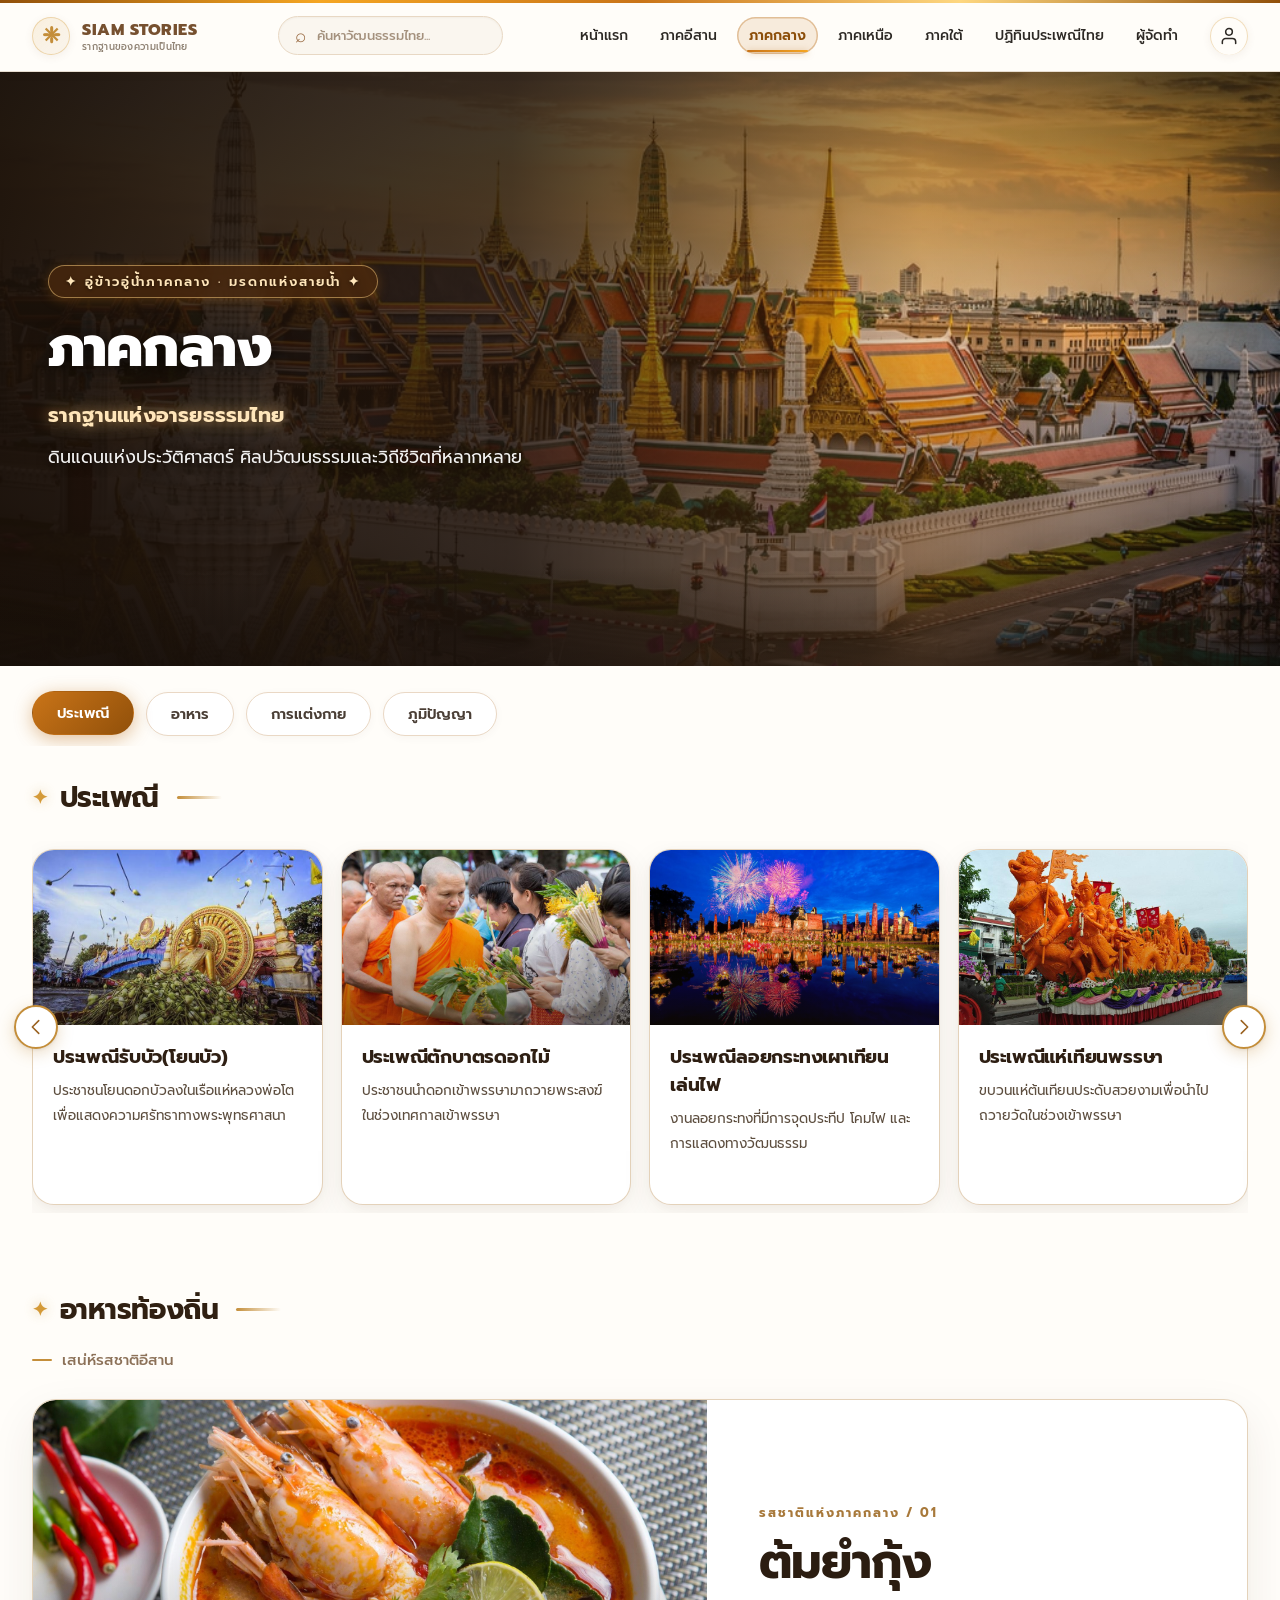
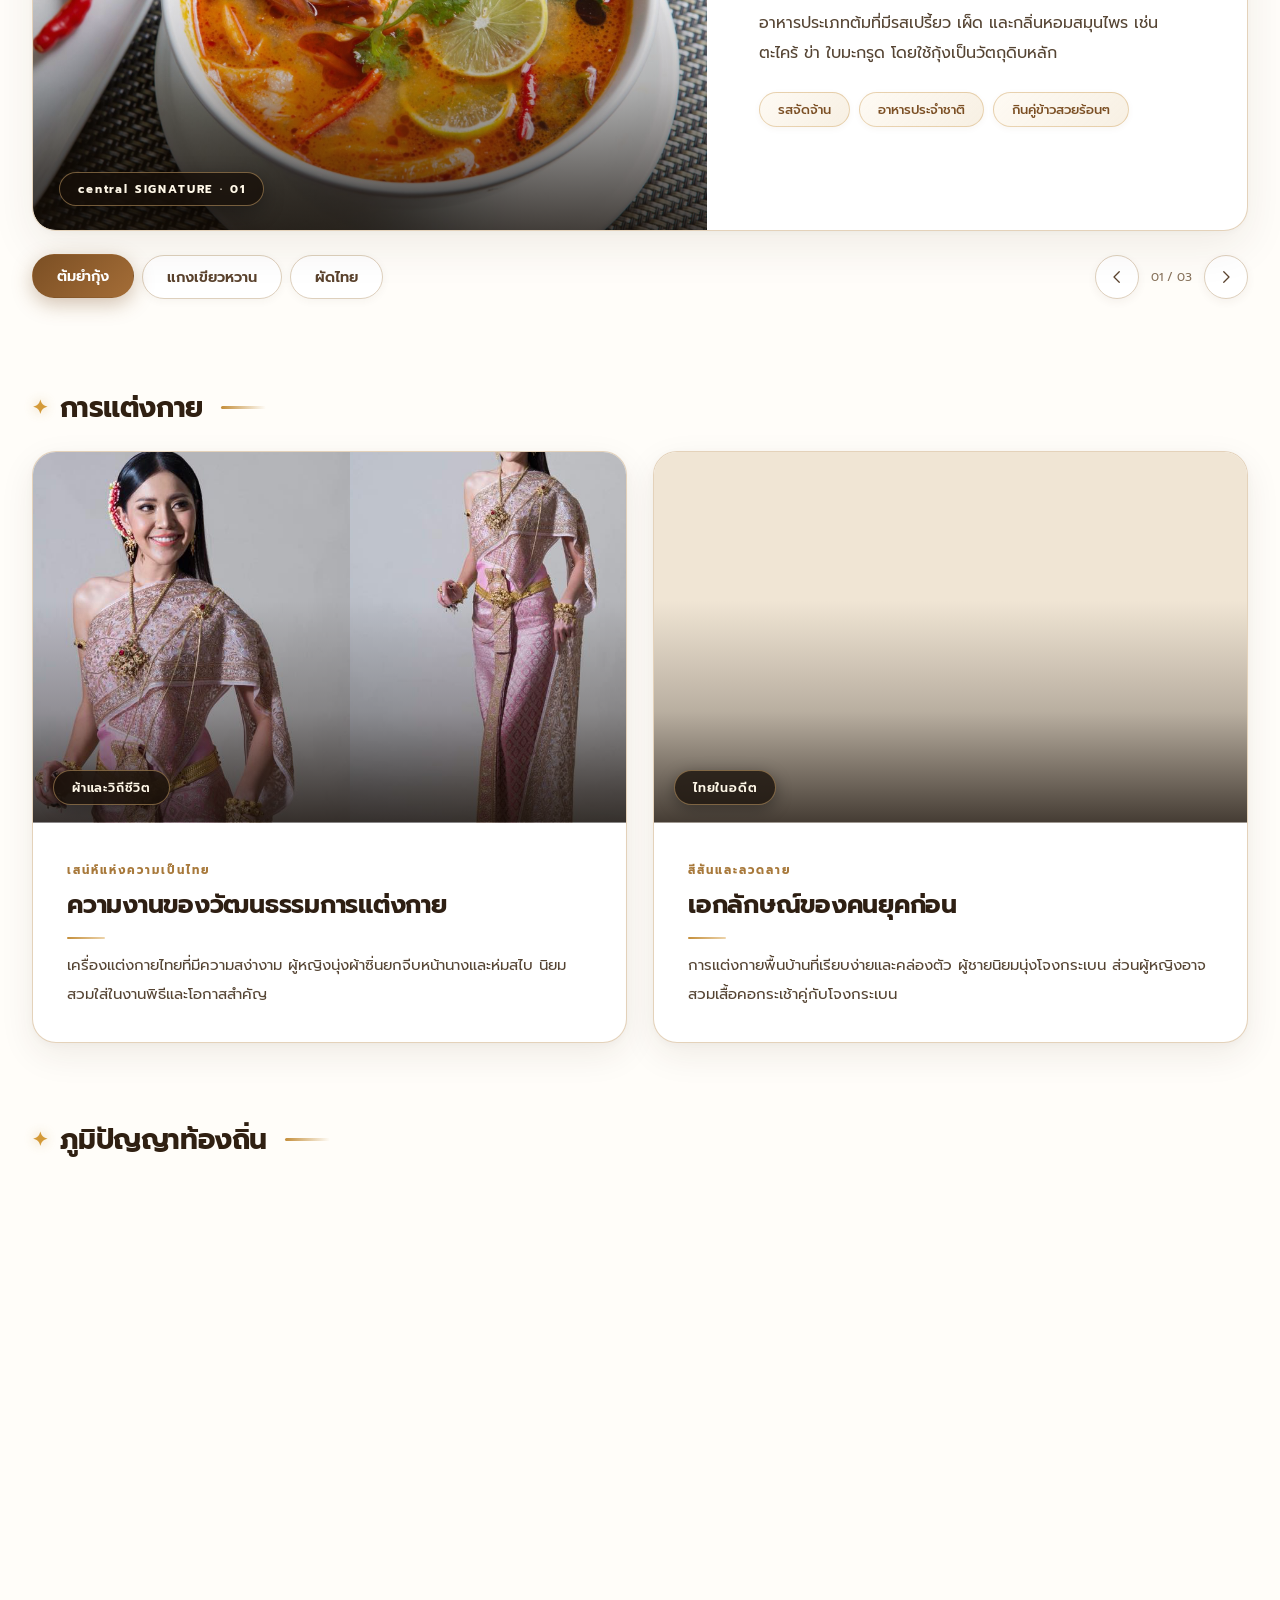
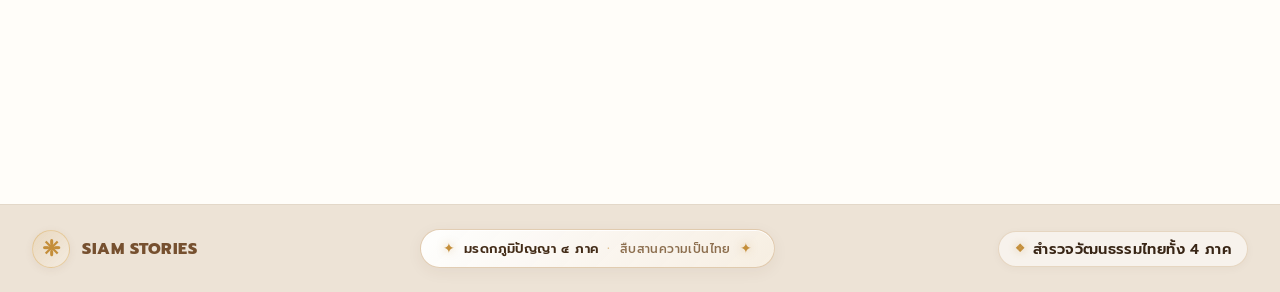
==== commit 4a0e1698: "Update modified files" ====
--- a/central.html
+++ b/central.html
@@ -387,7 +387,6 @@
             <div class="detail-grid culture-grid">
                 <article class="panel dress-card" data-culture-reveal>
                     <figure class="culture-photo">
-                        <!-- รูปที่ 1: เปลี่ยน src เป็นรูปของคุณ -->
                         <img src="Img/central-img/ชุดไทยจักรี.jpg"
                              alt="การแต่งกายด้วยผ้าไหมและผ้าพื้นเมืองอีสาน"
                              loading="lazy"
@@ -404,7 +403,6 @@
                 </article>
                 <article class="panel dress-card" data-culture-reveal>
                     <figure class="culture-photo">
-                        <!-- รูปที่ 2: เปลี่ยน src เป็นรูปของคุณ -->
                         <img src="Img/central-img/ชุดพื้นบ้านโจงกระเบน.jpg"
                              alt="รายละเอียดลวดลายผ้าทอพื้นเมืองอีสาน"
                              loading="lazy"
@@ -429,7 +427,6 @@
             <div class="detail-grid culture-grid">
                 <article class="panel wisdom-card" data-culture-reveal>
                     <figure class="culture-photo">
-                        <!-- รูปที่ 3: เปลี่ยน src เป็นรูปของคุณ -->
                         <img src="Img/central-img/เครื่องปั้นดินเผาเกาะเกร็ด.jpg"
                              alt="งานหัตถกรรมในชุใชนเกาะเกร็ด"
                              loading="lazy"
@@ -446,7 +443,6 @@
                 </article>
                 <article class="panel wisdom-card" data-culture-reveal>
                     <figure class="culture-photo">
-                        <!-- รูปที่ 4: เปลี่ยน src เป็นรูปของคุณ -->
                         <img src="Img/central-img/การจักสานไม้ไผ่.jpg"
                              alt="ภูมิปัญญาและการดำรงชีวิตของชุมชนภาคกลาง"
                              loading="lazy"
